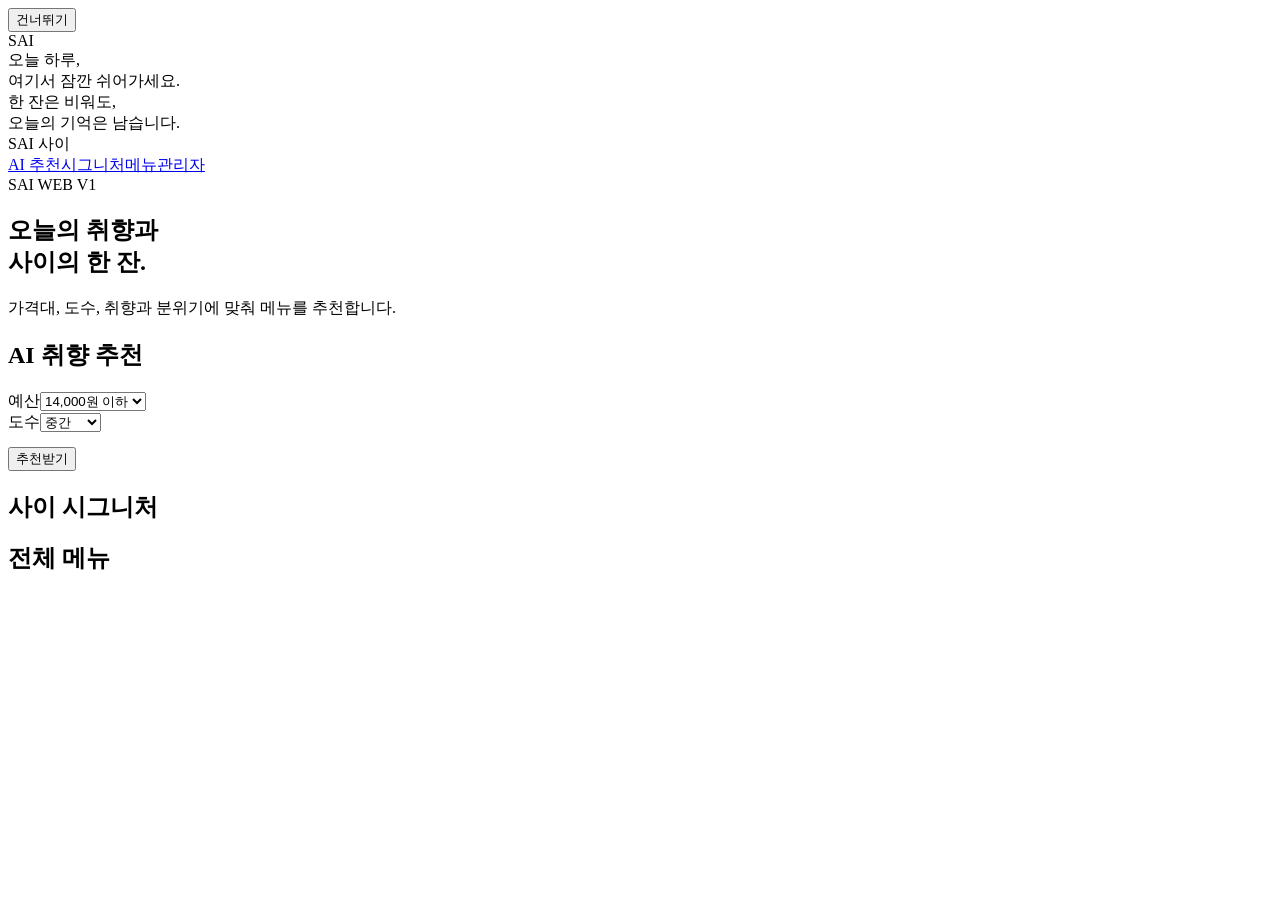
==== index.html @ b228ee44 "Add files via upload" ====
<!doctype html><html lang="ko"><head><meta charset="utf-8"><meta name="viewport" content="width=device-width,initial-scale=1"><title>SAI 사이</title><link rel="stylesheet" href="css/style.css"></head><body>
<div id="splash"><div class="glow"></div><button id="skip">건너뛰기</button><div><div class="brand">SAI</div><div class="line l1">오늘 하루,<br>여기서 잠깐 쉬어가세요.</div><div class="line l2">한 잔은 비워도,<br>오늘의 기억은 남습니다.</div></div></div>
<header><div class="container"><nav><div class="logo">SAI 사이</div><div class="navlinks"><a href="#ai">AI 추천</a><a href="#sig">시그니처</a><a href="#menu">메뉴</a><a href="admin.html">관리자</a></div></nav></div></header>
<main><section class="hero"><div class="container"><div class="kicker">SAI WEB V1</div><h1>오늘의 취향과<br>사이의 한 잔.</h1><p>가격대, 도수, 취향과 분위기에 맞춰 메뉴를 추천합니다.</p></div></section>
<section id="ai" class="section"><div class="container"><h2>AI 취향 추천</h2><div class="card full"><div class="formgrid"><div><label>예산</label><select id="budget"><option value="12000">12,000원 이하</option><option value="14000" selected>14,000원 이하</option><option value="999999">무관</option></select></div><div><label>도수</label><select id="str"><option value="low">가볍게</option><option value="mid" selected>중간</option><option value="high">강하게</option><option value="none">논알콜</option></select></div></div><button class="btn primary" id="go" style="margin-top:14px">추천받기</button><div id="result"></div></div></div></section>
<section id="sig" class="section"><div class="container"><h2>사이 시그니처</h2><div id="siggrid" class="grid"></div></div></section>
<section id="menu" class="section"><div class="container"><h2>전체 메뉴</h2><div id="filters" class="filters"></div><div id="menugrid" class="grid"></div></div></section></main>
<script src="js/app.js"></script><script>splash();loadData().then(d=>{cards(d.signatures,d,siggrid);const cs=["전체",...new Set(d.menu.map(x=>x.category))];filters.innerHTML=cs.map((c,i)=>`<button class="${i?'':'active'}" data-c="${c}">${c}</button>`).join("");const draw=c=>cards(c==="전체"?d.menu:d.menu.filter(x=>x.category===c),d,menugrid);draw("전체");filters.onclick=e=>{if(e.target.tagName!="BUTTON")return;[...filters.children].forEach(x=>x.classList.remove("active"));e.target.classList.add("active");draw(e.target.dataset.c)};go.onclick=()=>{let list=items(d).filter(x=>x.price<=+budget.value);list=list.map(x=>{let r=x.score||70,a=x.abv||"";if(str.value==="none"&&(a.includes("논알콜")||x.category.includes("논알콜")))r+=30;if(str.value==="low"&&(a.includes("가벼")||a.includes("6~8")))r+=15;if(str.value==="high"&&(a.includes("높")||a.includes("30")||a.includes("50")||a.includes("60")))r+=18;return {...x,r}}).sort((a,b)=>b.r-a.r).slice(0,3);result.innerHTML='<h3>오늘의 추천</h3><div class="grid">'+list.map(x=>`<div class="card"><div class="kicker">${x.category}</div><h3>${x.name}</h3><p>${x.oneLine}</p><b>${won(x.price)}</b></div>`).join("")+"</div>"}});</script></body></html>
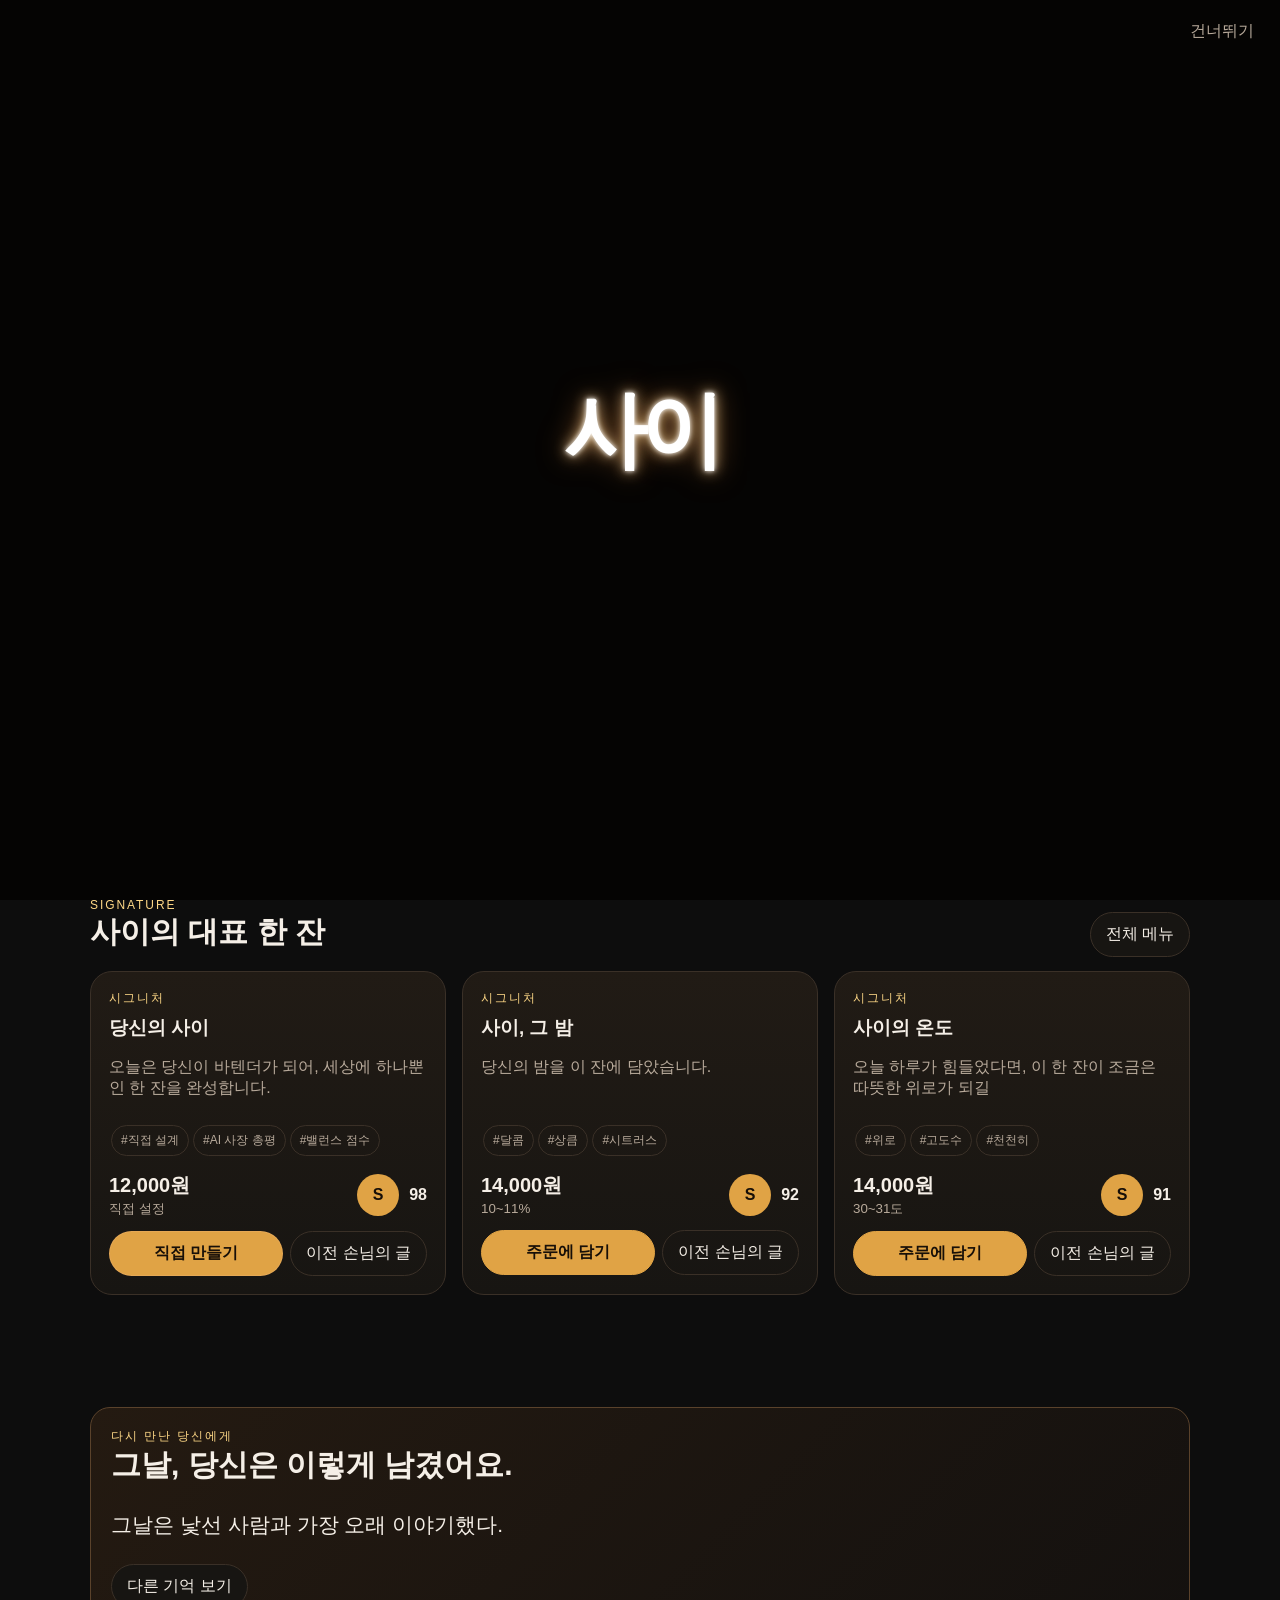
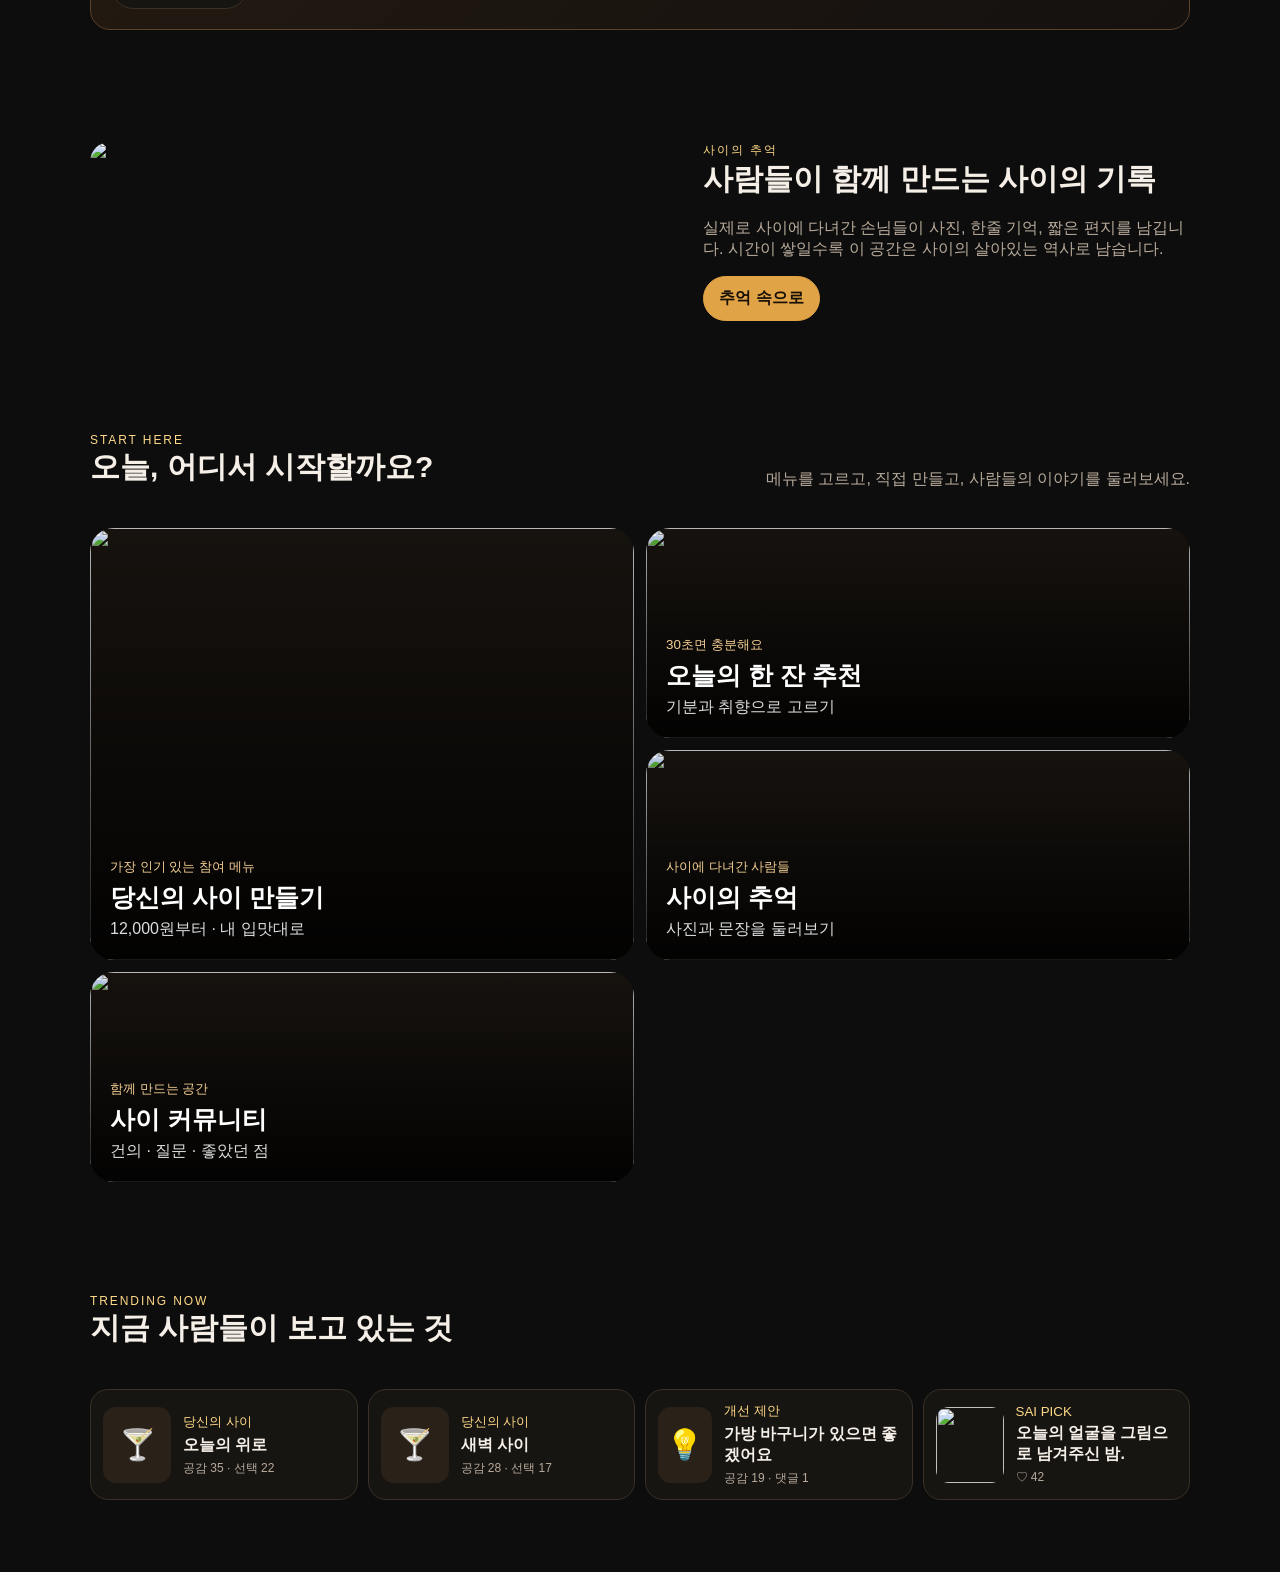
==== commit 05583b0d: "Add files via upload" ====
--- a/index.html
+++ b/index.html
@@ -1,8 +1,240 @@
-<!doctype html><html lang="ko"><head><meta charset="utf-8"><meta name="viewport" content="width=device-width,initial-scale=1"><title>SAI 사이</title><link rel="stylesheet" href="css/style.css"></head><body>
-<div id="splash"><div class="glow"></div><button id="skip">건너뛰기</button><div><div class="brand">SAI</div><div class="line l1">오늘 하루,<br>여기서 잠깐 쉬어가세요.</div><div class="line l2">한 잔은 비워도,<br>오늘의 기억은 남습니다.</div></div></div>
-<header><div class="container"><nav><div class="logo">SAI 사이</div><div class="navlinks"><a href="#ai">AI 추천</a><a href="#sig">시그니처</a><a href="#menu">메뉴</a><a href="admin.html">관리자</a></div></nav></div></header>
-<main><section class="hero"><div class="container"><div class="kicker">SAI WEB V1</div><h1>오늘의 취향과<br>사이의 한 잔.</h1><p>가격대, 도수, 취향과 분위기에 맞춰 메뉴를 추천합니다.</p></div></section>
-<section id="ai" class="section"><div class="container"><h2>AI 취향 추천</h2><div class="card full"><div class="formgrid"><div><label>예산</label><select id="budget"><option value="12000">12,000원 이하</option><option value="14000" selected>14,000원 이하</option><option value="999999">무관</option></select></div><div><label>도수</label><select id="str"><option value="low">가볍게</option><option value="mid" selected>중간</option><option value="high">강하게</option><option value="none">논알콜</option></select></div></div><button class="btn primary" id="go" style="margin-top:14px">추천받기</button><div id="result"></div></div></div></section>
-<section id="sig" class="section"><div class="container"><h2>사이 시그니처</h2><div id="siggrid" class="grid"></div></div></section>
-<section id="menu" class="section"><div class="container"><h2>전체 메뉴</h2><div id="filters" class="filters"></div><div id="menugrid" class="grid"></div></div></section></main>
-<script src="js/app.js"></script><script>splash();loadData().then(d=>{cards(d.signatures,d,siggrid);const cs=["전체",...new Set(d.menu.map(x=>x.category))];filters.innerHTML=cs.map((c,i)=>`<button class="${i?'':'active'}" data-c="${c}">${c}</button>`).join("");const draw=c=>cards(c==="전체"?d.menu:d.menu.filter(x=>x.category===c),d,menugrid);draw("전체");filters.onclick=e=>{if(e.target.tagName!="BUTTON")return;[...filters.children].forEach(x=>x.classList.remove("active"));e.target.classList.add("active");draw(e.target.dataset.c)};go.onclick=()=>{let list=items(d).filter(x=>x.price<=+budget.value);list=list.map(x=>{let r=x.score||70,a=x.abv||"";if(str.value==="none"&&(a.includes("논알콜")||x.category.includes("논알콜")))r+=30;if(str.value==="low"&&(a.includes("가벼")||a.includes("6~8")))r+=15;if(str.value==="high"&&(a.includes("높")||a.includes("30")||a.includes("50")||a.includes("60")))r+=18;return {...x,r}}).sort((a,b)=>b.r-a.r).slice(0,3);result.innerHTML='<h3>오늘의 추천</h3><div class="grid">'+list.map(x=>`<div class="card"><div class="kicker">${x.category}</div><h3>${x.name}</h3><p>${x.oneLine}</p><b>${won(x.price)}</b></div>`).join("")+"</div>"}});</script></body></html>+<!doctype html><html lang="ko"><head><meta charset="utf-8"><meta name="viewport" content="width=device-width,initial-scale=1,viewport-fit=cover"><title>사이 | 오늘 하루, 여기서 잠깐 쉬어가세요</title><link rel="stylesheet" href="style.css"></head><body>
+<div id="splash"><div class="splash-glow"></div><button class="skip" id="skip">건너뛰기</button><div class="splash-content"><div class="neon-logo splash-word">사이</div><div class="splash-line splash-one">오늘 하루,<br>여기서 잠깐 쉬어가세요.</div><div class="splash-line splash-two">한 잔은 비워도,<br>오늘의 기억은 남습니다.</div></div></div>
+<header><div class="container"><nav><button id="menuToggle" class="menu-toggle" aria-label="전체 메뉴">☰</button><div class="brand-mini"><div class="neon-logo mini-word">사이</div><span id="tableBadge" class="table-badge hidden"></span></div><div class="navbuttons"><button data-tab="home" class="active">홈</button><button data-tab="recommend">AI 추천</button><button data-tab="menu">메뉴</button><button data-tab="your">당신의 사이</button><button data-tab="memories">사이의 추억</button></div><button id="cartOpen" class="cart-open" aria-label="장바구니">주문 <span id="cartCount">0</span></button></nav></div></header><div id="sideDrawer" class="side-drawer"><div class="drawer-head"><div class="neon-logo drawer-logo">사이</div><button id="drawerClose" class="drawer-close">×</button></div><button data-tab="home">홈</button><button data-tab="menu">전체 메뉴</button><button data-tab="your">당신의 사이</button><button data-tab="recommend">AI 추천</button><button data-tab="memories">사이의 추억</button><button data-tab="community">커뮤니티</button><button data-tab="about">사이 안내</button></div><div id="drawerDim" class="drawer-dim"></div>
+<main>
+<section id="page-home" class="page">
+ <div class="hero"><div class="container hero-inner"><div class="neon-logo main-word">사이</div><div class="eyebrow">SUWON · INGYE-DONG</div><h1 class="title">한 잔보다 오래 남는<br>사람과 기억의 공간.</h1><p class="muted">사이는 술을 고르는 순간부터 다음 사람에게 건네는 한 문장까지, 오늘의 기억을 이어갑니다.</p><div class="hero-actions"><button class="btn primary" data-tab="menu">바로 주문하기</button><button class="btn" data-tab="recommend">오늘의 한 잔 추천</button><button class="btn" data-tab="memories">사이의 추억 보기</button></div></div></div>
+ <div class="container feature-strip"><div class="grid"><article class="card"><div class="eyebrow">AI CURATION</div><h3>사장님처럼 골라주는 추천</h3><p class="muted">가격, 도수, 취향과 오늘의 마음을 함께 봅니다.</p></article><article class="card"><div class="eyebrow">MESSAGE CHAIN</div><h3>이 술을 마신 이전 사람의 글</h3><p class="muted">같은 술을 주문한 사람들의 문장이 이어집니다.</p></article><article class="card"><div class="eyebrow">MEMORY</div><h3>재방문한 당신에게</h3><p class="muted">그날 남겼던 말 중 하나를 다시 건넵니다.</p></article></div></div>
+ <section class="section"><div class="container"><div class="row between"><div><div class="eyebrow">SIGNATURE</div><h2>사이의 대표 한 잔</h2></div><button class="btn" data-tab="menu">전체 메뉴</button></div><div id="featured" class="grid"></div></div></section>
+ <section class="section"><div class="container"><div class="old-memory"><div class="eyebrow">다시 만난 당신에게</div><h2>그날, 당신은 이렇게 남겼어요.</h2><p id="oldMemoryText" style="font-size:21px;line-height:1.7"></p><button class="btn" onclick="showOldMemory()">다른 기억 보기</button></div></div></section>
+ <section class="section"><div class="container"><div class="memory-detail"><img src="memory-7.jpg"><div><div class="eyebrow">사이의 추억</div><h2>사람들이 함께 만드는 사이의 기록</h2><p class="muted">실제로 사이에 다녀간 손님들이 사진, 한줄 기억, 짧은 편지를 남깁니다. 시간이 쌓일수록 이 공간은 사이의 살아있는 역사로 남습니다.</p><button class="btn primary" data-tab="memories">추억 속으로</button></div></div></div></section>
+
+<section class="home-hub section">
+  <div class="container">
+    <div class="section-heading">
+      <div><div class="eyebrow">START HERE</div><h2>오늘, 어디서 시작할까요?</h2></div>
+      <p class="muted">메뉴를 고르고, 직접 만들고, 사람들의 이야기를 둘러보세요.</p>
+    </div>
+    <div class="home-action-grid">
+      <button class="home-action featured-action" data-tab="your">
+        <img src="memory-6.jpg" alt="">
+        <span class="home-action-shade"></span>
+        <span class="home-action-copy"><small>가장 인기 있는 참여 메뉴</small><strong>당신의 사이 만들기</strong><em>12,000원부터 · 내 입맛대로</em></span>
+      </button>
+      <button class="home-action" data-tab="recommend">
+        <img src="memory-5.jpg" alt="">
+        <span class="home-action-shade"></span>
+        <span class="home-action-copy"><small>30초면 충분해요</small><strong>오늘의 한 잔 추천</strong><em>기분과 취향으로 고르기</em></span>
+      </button>
+      <button class="home-action" data-tab="memories">
+        <img src="memory-7.jpg" alt="">
+        <span class="home-action-shade"></span>
+        <span class="home-action-copy"><small>사이에 다녀간 사람들</small><strong>사이의 추억</strong><em>사진과 문장을 둘러보기</em></span>
+      </button>
+      <button class="home-action" data-tab="community">
+        <img src="memory-1.jpg" alt="">
+        <span class="home-action-shade"></span>
+        <span class="home-action-copy"><small>함께 만드는 공간</small><strong>사이 커뮤니티</strong><em>건의 · 질문 · 좋았던 점</em></span>
+      </button>
+    </div>
+  </div>
+</section>
+<section class="home-social-proof section">
+  <div class="container">
+    <div class="section-heading">
+      <div><div class="eyebrow">TRENDING NOW</div><h2>지금 사람들이 보고 있는 것</h2></div>
+    </div>
+    <div id="homeTrending" class="trending-row"></div>
+  </div>
+</section>
+</section>
+<section id="page-recommend" class="page hidden section"><div class="container"><div class="eyebrow">AI RECOMMENDATION</div><h1 class="title">오늘의 마음을<br>한 잔으로 고르면.</h1><div class="card full"><div class="formgrid"><div><label>가격대</label><select name="budget"><option value="12000">12,000원 이하</option><option value="14000" selected>14,000원 이하</option><option value="999999">가격 무관</option></select></div><div><label>도수</label><select name="strength"><option value="low">가볍게</option><option value="mid" selected>중간</option><option value="high">강하게</option><option value="none">논알콜</option></select></div><div><label>좋아하는 맛</label><select name="taste"><option>달콤</option><option>상큼</option><option>쌉쌀</option><option>향</option><option>피트</option></select></div><div><label>오늘의 마음</label><select name="mood"><option>첫 잔</option><option>위로</option><option>대화</option><option>도전</option><option>마지막 잔</option></select></div></div><button class="btn primary" id="recommendBtn" style="margin-top:14px">사이의 추천 받기</button><div id="recommendResult" style="margin-top:20px"></div></div></div></section>
+<section id="page-menu" class="page hidden section">
+<div class="container">
+  <div class="eyebrow">MENU</div>
+  <h1 class="title">당신의 오늘에 맞는 한 잔.</h1>
+  <div class="menu-toolbar">
+    <div class="menu-search-wrap"><span>⌕</span><input id="menuSearch" type="search" placeholder="메뉴 이름이나 맛으로 검색"></div>
+    <button class="btn menu-random" id="menuRandom">오늘의 랜덤 한 잔</button>
+  </div>
+  <div class="menu-mood-row">
+    <button data-menu-mood="달콤">달콤하게</button><button data-menu-mood="상큼">상큼하게</button>
+    <button data-menu-mood="가벼움">가볍게</button><button data-menu-mood="고도수">강하게</button>
+    <button data-menu-mood="피트">스모키하게</button><button data-menu-mood="논알콜">술 없이</button>
+  </div>
+  <div id="menuSpotlight" class="menu-spotlight"></div>
+  <div id="filters" class="filters"></div>
+  <div id="menuGrid" class="grid"></div>
+</div></section>
+<section id="page-your" class="page hidden section">
+<div class="container">
+  <div class="eyebrow">YOUR SAI · CUSTOM COCKTAIL</div>
+  <h1 class="title">당신이 바텐더가 되어<br>완성하는 한 잔.</h1>
+  <p class="muted intro-copy">이 세상에서 나를 가장 잘 아는 사람은 바로 나. 오늘은 당신이 바텐더가 되어, 당신만의 한 잔을 만들어보세요. 가장 많은 선택을 받은 레시피는 사이의 정식 메뉴가 될 수도 있습니다.</p>
+
+  <div class="guide-box">
+    <div class="eyebrow">🍸 선택 가이드</div>
+    <strong>더 맛있는 칵테일을 위한 추천 기준입니다.</strong>
+    <p>기주의 기본 포함량은 <b>총 2oz</b>입니다. 2oz가 되면 리큐르 단계로 안내합니다.</p>
+    <p>리큐르는 <b>총 2oz까지 기본 가격에 포함</b>되며 추가금 계산에서 제외됩니다.</p>
+    <p>각 술은 개별적으로 최대 <b>2oz</b>까지 선택할 수 있으며, 다른 술은 계속 추가할 수 있습니다.</p>
+    <p>음료의 양은 모든 기주와 리큐르를 넣은 후, 선택한 잔의 남은 양을 자동으로 채워드립니다.</p>
+  </div>
+
+  <div class="custom-quick-start">
+    <div class="row between"><div><div class="eyebrow">QUICK START</div><strong>고민된다면 추천 조합으로 시작하세요.</strong></div><span class="pill">나중에 전부 수정 가능</span></div>
+    <div class="preset-scroll">
+      <button class="preset-card" data-preset="fresh"><span>🍋</span><strong>상큼·청량</strong><small>보드카 + 시트러스</small></button>
+      <button class="preset-card" data-preset="sweet"><span>🍑</span><strong>달콤·과일</strong><small>럼 + 복숭아</small></button>
+      <button class="preset-card" data-preset="dry"><span>🌿</span><strong>드라이·향긋</strong><small>진 + 토닉</small></button>
+      <button class="preset-card" data-preset="bold"><span>🔥</span><strong>강렬·도전</strong><small>론디아즈 중심</small></button>
+      <button class="preset-card" id="surprisePreset"><span>✨</span><strong>AI 사장 랜덤</strong><small>맛은 안전하게</small></button>
+    </div>
+  </div>
+  <div class="mobile-custom-status" id="mobileCustomStatus"><span>기주부터 선택해주세요</span><strong>12,000원</strong></div>
+  <div class="custom-builder">
+    <div class="builder-steps">
+      <button class="builder-step active" data-builder-step="1"><span>1</span>기주</button>
+      <button class="builder-step" data-builder-step="2"><span>2</span>리큐르</button>
+      <button class="builder-step" data-builder-step="3"><span>3</span>음료</button>
+      <button class="builder-step" data-builder-step="4"><span>4</span>맛</button>
+      <button class="builder-step" data-builder-step="5"><span>5</span>향</button>
+      <button class="builder-step" data-builder-step="6"><span>6</span>잔</button>
+      <button class="builder-step" data-builder-step="7"><span>7</span>얼음</button>
+      <button class="builder-step" data-builder-step="8"><span>8</span>가니쉬</button>
+      <button class="builder-step" data-builder-step="9"><span>9</span>완성</button>
+    </div>
+
+    <div class="grid">
+      <section class="card wide builder-panel">
+        <div class="builder-screen" data-screen="1"><div class="eyebrow">STEP 1</div><h2>기주를 골라주세요.</h2><p class="muted">여러 종류를 함께 선택할 수 있습니다. 각 술은 최대 2oz입니다.</p><div id="baseChoices" class="ingredient-list"></div></div>
+        <div class="builder-screen hidden" data-screen="2"><div class="eyebrow">STEP 2</div><h2>리큐르로 향과 개성을 더해보세요.</h2><p class="muted">복수 선택 가능 · 전체 1~2oz 권장</p><div id="liqueurChoices" class="ingredient-list"></div></div>
+        <div class="builder-screen hidden" data-screen="3"><div class="eyebrow">STEP 3</div><h2>어떤 음료로 채울까요?</h2><p class="muted">선택한 잔에서 술과 리큐르를 제외한 남은 용량을 자동으로 채웁니다.</p><div id="mixerChoices" class="choice-grid"></div></div>
+        <div class="builder-screen hidden" data-screen="4"><div class="eyebrow">STEP 4</div><h2>원하는 맛을 골라주세요.</h2><div id="flavorChoices" class="choice-grid multi"></div></div>
+        <div class="builder-screen hidden" data-screen="5"><div class="eyebrow">STEP 5</div><h2>마지막에 남았으면 하는 향은?</h2><div id="aromaChoices" class="choice-grid multi"></div></div>
+        <div class="builder-screen hidden" data-screen="6"><div class="eyebrow">STEP 6</div><h2>어떤 잔에 담을까요?</h2><div id="glassChoices" class="choice-grid"></div><div id="glassWarning" class="warning-box hidden"></div></div>
+        <div class="builder-screen hidden" data-screen="7"><div class="eyebrow">STEP 7</div><h2>얼음을 선택해주세요.</h2><div id="iceChoices" class="choice-grid"></div></div>
+        <div class="builder-screen hidden" data-screen="8"><div class="eyebrow">STEP 8</div><h2>가니쉬를 골라주세요.</h2><div id="garnishChoices" class="choice-grid"></div></div>
+        <div class="builder-screen hidden" data-screen="9">
+          <div class="eyebrow">STEP 9</div><h2>당신의 사이를 완성해주세요.</h2>
+          <label>칵테일 이름</label><input id="customName" placeholder="예: 새벽 4시">
+          <label>이 한 잔에 담긴 이야기</label><textarea id="customStory" rows="4" placeholder="오늘 어떤 마음으로 이 잔을 만들었나요?"></textarea>
+          <div class="notice">완성된 레시피는 공유할 수 있으며, 인기 레시피는 정식 메뉴 후보가 될 수 있습니다.</div>
+        </div>
+        <div class="row between builder-nav"><button class="btn" id="builderPrev">이전</button><button class="btn primary" id="builderNext">다음</button></div>
+      </section>
+
+      <aside class="card wide custom-summary">
+        <div class="eyebrow">LIVE RESULT</div><h2 id="customPreviewName">당신의 사이</h2>
+        <div class="summary-orb"><div id="orbCore"></div></div>
+        <div class="balance-card"><div class="row between"><strong>🍸 밸런스 점수</strong><strong id="balanceScore">0 / 100</strong></div><div class="balance-track"><i id="balanceBar"></i></div><p id="balanceLabel" class="muted">재료를 선택하면 분석을 시작합니다.</p></div>
+        <dl class="summary-list">
+          <div><dt>기주</dt><dd id="summaryBase">선택 전</dd></div><div><dt>리큐르</dt><dd id="summaryLiqueur">선택 전</dd></div><div><dt>음료</dt><dd id="summaryMixer">선택 전</dd></div><div><dt>예상 도수</dt><dd id="summaryAbv">-</dd></div><div><dt>예상 맛</dt><dd id="summaryFlavor">-</dd></div><div><dt>예상 색</dt><dd id="summaryColor">-</dd></div><div><dt>추천 잔</dt><dd id="summaryGlass">-</dd></div><div><dt>예상 가격</dt><dd id="summaryPrice">12,000원</dd></div>
+        </dl>
+        <div class="ai-review"><div class="eyebrow">👨‍🍳 AI 사장 총평</div><p id="aiTasteReview">선택을 시작하면 맛과 균형을 알려드릴게요.</p></div>
+        <div class="owner-pick"><div class="eyebrow">사장님 추천</div><p id="ownerRecommendation">기주부터 골라보세요.</p><button class="btn" id="randomRecommend">사장님 추천 조합</button></div>
+        <button class="btn primary hidden" id="saveCustomSignature">이 레시피를 저장하고 공유하기</button>
+      </aside>
+    </div>
+  </div>
+  <section class="section" style="padding-bottom:0"><div class="row between"><div><div class="eyebrow">COMMUNITY RECIPES</div><h2>손님들의 당신의 사이</h2></div><span class="pill">이달의 칵테일 후보</span></div><div id="recipeRanking" class="grid"></div></section>
+</div></section>
+<section id="page-community" class="page hidden section">
+<div class="container">
+  <div class="community-hero">
+    <div><div class="eyebrow">SAI COMMUNITY</div><h1 class="title">함께 말할수록<br>더 좋아지는 사이.</h1>
+    <p class="muted">추가됐으면 하는 술, 궁금한 점, 좋았던 순간까지. 사장과 손님이 함께 읽고 답하는 공간입니다.</p></div>
+    <button class="btn primary" id="communityWriteOpen">＋ 이야기 남기기</button>
+  </div>
+  <div class="community-highlights" id="communityHighlights"></div>
+  <div class="community-controls">
+    <div class="community-tabs" id="communityTabs"></div>
+    <select id="communitySort" aria-label="정렬"><option value="recent">최신순</option><option value="popular">공감순</option><option value="comments">댓글순</option></select>
+  </div>
+  <div class="community-layout">
+    <div id="communityList" class="community-list"></div>
+    <aside class="community-side">
+      <div class="card"><div class="eyebrow">COMMUNITY GUIDE</div><h3>이런 이야기를 기다려요</h3>
+        <p class="muted">“이 위스키도 마셔보고 싶어요”<br>“이 메뉴가 좋았어요”<br>“이 부분은 조금 불편했어요”</p>
+        <button class="btn primary" id="communitySideWrite">글 남기기</button>
+      </div>
+      <div class="card"><div class="eyebrow">SAI RESPONSE</div><h3>사장이 직접 읽고 답해요</h3><p class="muted">반영된 의견에는 ‘반영 완료’ 배지가 붙습니다.</p></div>
+    </aside>
+  </div>
+</div>
+<div id="communityComposer" class="composer-sheet hidden">
+  <div class="composer-dim" data-close-composer></div>
+  <div class="composer-panel">
+    <div class="row between"><div><div class="eyebrow">NEW STORY</div><h2>사이에 이야기 남기기</h2></div><button class="icon-close" data-close-composer>×</button></div>
+    <div class="formgrid"><div><label>카테고리</label><select id="communityCategory"><option>추가됐으면 하는 위스키</option><option>추가됐으면 하는 칵테일</option><option>불편했던 점</option><option>개선 제안</option><option>궁금한 점</option><option>좋았던 점</option><option>자유 이야기</option></select></div><div><label>닉네임</label><input id="communityAuthor" placeholder="익명 가능"></div></div>
+    <label>제목</label><input id="communityTitle" placeholder="한눈에 알 수 있는 제목">
+    <label>사진 <span class="muted">(선택)</span></label><input id="communityImage" type="file" accept="image/*">
+    <div id="communityImagePreview" class="upload-preview hidden"></div>
+    <label>내용</label><textarea id="communityContent" rows="5" placeholder="사이와 손님들에게 전하고 싶은 이야기를 적어주세요."></textarea>
+    <button class="btn primary full-button" id="communitySubmit">게시하기</button>
+  </div>
+</div>
+</section><section id="page-about" class="page hidden section"><div class="container"><div class="eyebrow">ABOUT SAI</div><h1 class="title">오늘 하루,<br>여기서 잠깐 쉬어가세요.</h1><div class="card full"><p>수원 인계동의 대화 중심 혼술바 사이입니다.</p><p class="muted">푸드는 8~9월부터 다시 운영 예정입니다.</p></div></div></section><section id="page-memories" class="page hidden section">
+<div class="container">
+  <div class="memory-page-head">
+    <div><div class="eyebrow">SAI MEMORIES</div><h1 class="title">사이의 추억.</h1><p class="muted">사진 한 장과 짧은 문장이 쌓여, 사이의 밤이 됩니다.</p></div>
+    <button class="btn primary" id="memoryWriteOpen">＋ 오늘의 기억 남기기</button>
+  </div>
+  <div class="memory-feature" id="memoryFeature"></div>
+  <div class="memory-controls">
+    <div class="segmented"><button class="active" data-memory-view="feed">피드</button><button data-memory-view="grid">모아보기</button></div>
+    <div class="memory-tag-scroll" id="memoryTagFilters"></div>
+  </div>
+  <div id="memoryFeed" class="feed memory-feed"></div>
+</div>
+<div id="memoryComposer" class="composer-sheet hidden">
+  <div class="composer-dim" data-close-memory></div>
+  <div class="composer-panel">
+    <div class="row between"><div><div class="eyebrow">NEW MEMORY</div><h2>오늘의 기억 남기기</h2></div><button class="icon-close" data-close-memory>×</button></div>
+    <div class="visit-verify-card"><button class="btn" id="verifyVisit">매장 QR 방문 인증</button><span id="verifyState" class="muted">실제 방문한 손님만 업로드할 수 있어요.</span></div>
+    <label>사진</label><input id="memoryImage" type="file" accept="image/*">
+    <div id="memoryImagePreview" class="upload-preview hidden"></div>
+    <label>이름</label><input id="memoryAuthor" placeholder="익명 가능">
+    <label>오늘 어떤 기억이 남았나요?</label><textarea id="memoryText" rows="4" placeholder="짧은 한 문장도 좋아요."></textarea>
+    <label>해시태그 <span class="muted">(쉼표로 구분)</span></label><input id="memoryTags" placeholder="예: 혼술, 새벽, 첫방문">
+    <button class="btn primary full-button" id="memoryUpload" disabled>사이의 추억에 올리기</button>
+  </div>
+</div>
+</section>
+</main>
+
+<div id="cartSheet" class="order-sheet hidden">
+  <div class="order-sheet-dim" data-close-cart></div>
+  <section class="order-sheet-panel">
+    <div class="row between">
+      <div><div class="eyebrow">TABLE ORDER</div><h2>주문 확인</h2></div>
+      <button class="icon-close" data-close-cart>×</button>
+    </div>
+    <div id="cartTableNotice" class="table-order-notice"></div>
+    <div id="cartItems" class="cart-items"></div>
+    <label>요청사항 <span class="muted">(선택)</span></label>
+    <textarea id="orderNote" rows="3" maxlength="200" placeholder="예: 얼음 적게, 천천히 준비해주세요"></textarea>
+    <div class="order-total"><span>총 주문 금액</span><strong id="cartTotal">0원</strong></div>
+    <button id="submitOrder" class="btn primary full-button">주문 보내기</button>
+    <p class="order-help">주문을 누르면 매장 직원 주문판에 즉시 표시됩니다.</p>
+  </section>
+</div>
+
+<div id="orderSuccess" class="order-success hidden">
+  <div class="order-success-card">
+    <div class="order-success-icon">✓</div>
+    <div class="eyebrow">ORDER RECEIVED</div>
+    <h2>주문을 보냈습니다.</h2>
+    <p id="orderSuccessText"></p>
+    <div id="orderStatusBadge" class="order-status-badge">주문 접수 대기</div>
+    <button id="orderSuccessClose" class="btn primary">메뉴로 돌아가기</button>
+  </div>
+</div>
+
+<div id="orderSetupWarning" class="setup-warning hidden">
+  <strong>주문 서버 연결 전</strong>
+  <span>현재는 이 기기에서만 확인되는 테스트 모드입니다.</span>
+</div>
+
+<div id="messageModal" class="hidden" style="position:fixed;inset:0;z-index:100;background:rgba(0,0,0,.8);display:grid;place-items:center;padding:18px"><div class="card full" style="max-width:580px;width:100%"><div class="row between"><div><div class="eyebrow">MESSAGE CHAIN</div><h2 id="chainDrink"></h2></div><button class="btn" id="closeModal">닫기</button></div><p class="muted">직전에 이 술을 주문한 사람이 남긴 글귀입니다.</p><div class="message-box" id="previousMessage"></div><input type="hidden" id="chainDrinkId"><label>다음에 이 술을 주문할 사람에게</label><textarea id="nextMessage" rows="4" placeholder="오늘의 마음이나 짧은 문장을 남겨보세요."></textarea><button class="btn primary" id="saveNextMessage">다음 사람에게 남기기</button></div></div>
+<script src="https://cdn.jsdelivr.net/npm/@supabase/supabase-js@2"></script><script src="supabase-config.js"></script><script src="app.js"></script></body></html>
--- a/style.css
+++ b/style.css
@@ -0,0 +1,70 @@
+
+:root{--bg:#0d0d0d;--panel:#171512;--panel2:#211b15;--text:#f5efe7;--muted:#b8aa9b;--gold:#e0a345;--light:#ffd987;--line:#3a3027;--danger:#e77b70;--ok:#8fb78c}
+*{box-sizing:border-box}html{scroll-behavior:smooth}body{margin:0;background:var(--bg);color:var(--text);font-family:-apple-system,BlinkMacSystemFont,"Pretendard","Noto Sans KR",sans-serif}button,input,select,textarea{font:inherit}button{cursor:pointer}img{max-width:100%;display:block}a{color:inherit;text-decoration:none}
+.container{width:min(1100px,92vw);margin:auto}.hidden{display:none!important}.muted{color:var(--muted)}.eyebrow{color:var(--light);font-size:12px;letter-spacing:.16em;text-transform:uppercase}.title{font-size:clamp(34px,8vw,70px);line-height:1.08;margin:8px 0 14px}.section{padding:40px 0 72px}.section h2{font-size:30px;margin:0 0 18px}.grid{display:grid;grid-template-columns:repeat(12,1fr);gap:16px}.card{grid-column:span 4;background:linear-gradient(180deg,var(--panel2),var(--panel));border:1px solid var(--line);border-radius:22px;padding:18px;overflow:hidden}.card.wide{grid-column:span 6}.card.full{grid-column:1/-1}.btn{border:1px solid var(--line);background:var(--panel);color:var(--text);border-radius:999px;padding:11px 15px}.btn.primary{background:var(--gold);border-color:var(--gold);color:#170f08;font-weight:800}.btn.ghost{background:transparent}.pill{display:inline-flex;border:1px solid var(--line);border-radius:999px;padding:6px 9px;color:var(--muted);font-size:12px;margin:2px}.price{font-weight:900;font-size:20px}.row{display:flex;align-items:center;gap:10px;flex-wrap:wrap}.between{justify-content:space-between}.stack{display:grid;gap:12px}
+header{position:sticky;top:0;z-index:40;background:rgba(13,13,13,.88);backdrop-filter:blur(14px);border-bottom:1px solid var(--line)}nav{height:62px;display:flex;align-items:center;justify-content:space-between}.brand-mini{display:flex;align-items:center;gap:10px;font-weight:900}.brand-mini img{width:52px;height:32px;object-fit:contain;background:#fff;border-radius:7px;padding:3px}.navbuttons{display:flex;gap:7px;overflow-x:auto}.navbuttons button{white-space:nowrap;border:0;background:transparent;color:var(--muted);padding:9px}.navbuttons button.active{color:var(--light)}
+.hero{min-height:72vh;display:grid;align-items:end;background:linear-gradient(180deg,rgba(0,0,0,.15),rgba(0,0,0,.9)),url('memory-5.jpg') center/cover}.hero-inner{padding:80px 0 54px}.hero-actions{display:flex;gap:10px;flex-wrap:wrap}.logo-main{width:min(330px,80vw);background:rgba(255,255,255,.93);padding:10px;border-radius:14px;margin-bottom:22px}
+.feature-strip{margin-top:-26px;position:relative;z-index:2}.feature-strip .card{min-height:150px}
+.menu-card h3{margin:8px 0}.menu-card p{color:var(--muted);min-height:50px}.score{font-size:28px;font-weight:900}.grade{display:inline-grid;place-items:center;width:42px;height:42px;border-radius:50%;background:var(--gold);color:#170f08;font-weight:900}
+.filters{display:flex;gap:7px;overflow-x:auto;margin-bottom:16px;padding-bottom:5px}.filters button{white-space:nowrap}
+.formgrid{display:grid;grid-template-columns:repeat(2,1fr);gap:12px}label{display:block;color:var(--muted);font-size:13px;margin:6px 0}input,select,textarea{width:100%;color:var(--text);background:#100e0c;border:1px solid var(--line);border-radius:12px;padding:12px}textarea{resize:vertical}
+.memory-grid{display:grid;grid-template-columns:repeat(3,1fr);gap:4px}.memory-tile{aspect-ratio:1;position:relative;overflow:hidden;background:#222}.memory-tile img{width:100%;height:100%;object-fit:cover}.memory-overlay{position:absolute;inset:auto 0 0;padding:36px 10px 10px;background:linear-gradient(transparent,rgba(0,0,0,.88));font-size:12px}.memory-detail{display:grid;grid-template-columns:1.1fr .9fr;gap:18px}.memory-detail img{width:100%;max-height:560px;object-fit:cover;border-radius:20px}
+.feed{display:grid;gap:18px}.feed-post{background:var(--panel);border:1px solid var(--line);border-radius:20px;overflow:hidden}.feed-post img{width:100%;max-height:560px;object-fit:cover}.feed-body{padding:16px}
+.message-box{border-left:3px solid var(--gold);padding:14px 16px;background:var(--panel);border-radius:8px}.old-memory{background:linear-gradient(135deg,#241a11,#14110f);border:1px solid #5a422b;padding:20px;border-radius:20px}
+.bottomnav{display:none}
+#splash{position:fixed;inset:0;z-index:999;background:#050403;display:grid;place-items:center;overflow:hidden}.splash-glow{position:absolute;width:85vw;height:85vw;border-radius:50%;background:radial-gradient(circle,rgba(224,163,69,.36),rgba(224,163,69,.06) 45%,transparent 70%);filter:blur(20px);opacity:0;animation:glow 5.4s ease forwards}.splash-content{text-align:center;position:relative}.splash-logo{width:min(520px,88vw);background:transparent;border-radius:0;padding:0;opacity:0;filter:brightness(.65) blur(.4px);animation:logoBreath 5.4s .25s ease-in-out forwards;will-change:opacity,filter,transform}.splash-line{position:absolute;left:50%;transform:translateX(-50%);width:90vw;font-size:clamp(19px,5vw,30px);line-height:1.6;opacity:0}.splash-one{animation:one 3.6s 1.1s forwards}.splash-two{animation:two 2.8s 3.3s forwards}.skip{position:absolute;top:20px;right:20px;background:none;color:var(--muted);border:0}
+@keyframes glow{0%{opacity:0;transform:scale(.65)}25%{opacity:1}82%{opacity:.85}100%{opacity:0;transform:scale(1.16)}}@keyframes logoBreath{
+0%{opacity:0;filter:brightness(.45) blur(1.2px);transform:scale(.985)}
+16%{opacity:.72;filter:brightness(.85) blur(.35px);transform:scale(1)}
+34%{opacity:1;filter:brightness(1.15) blur(0);transform:scale(1.012)}
+52%{opacity:.82;filter:brightness(.88) blur(.25px);transform:scale(1)}
+70%{opacity:1;filter:brightness(1.12) blur(0);transform:scale(1.01)}
+88%{opacity:.68;filter:brightness(.72) blur(.4px);transform:scale(.997)}
+100%{opacity:0;filter:brightness(.45) blur(1px);transform:scale(.985)}
+}@keyframes one{0%{opacity:0;transform:translate(-50%,16px)}18%,48%{opacity:1;transform:translate(-50%,0)}72%,100%{opacity:0;transform:translate(-50%,-15px)}}@keyframes two{0%{opacity:0;transform:translate(-50%,35px)}35%,72%{opacity:1;transform:translate(-50%,0)}100%{opacity:0}} 
+.admin-wrap{display:grid;grid-template-columns:230px 1fr;min-height:100vh}.admin-side{position:sticky;top:0;height:100vh;background:#111;border-right:1px solid var(--line);padding:20px}.admin-side button{width:100%;text-align:left;margin:4px 0;border:0;background:transparent;color:var(--muted);padding:11px}.admin-side button.active{color:var(--light);background:var(--panel);border-radius:10px}.admin-main{padding:28px}.stat{font-size:34px;font-weight:900}.notice{padding:14px;border-left:3px solid var(--gold);background:var(--panel);border-radius:8px}
+@media(max-width:800px){.card,.card.wide{grid-column:1/-1}.formgrid,.memory-detail{grid-template-columns:1fr}.memory-grid{grid-template-columns:repeat(3,1fr)}.navbuttons{display:none}.bottomnav{position:fixed;bottom:0;left:0;right:0;z-index:50;display:grid;grid-template-columns:repeat(5,1fr);background:rgba(15,14,13,.95);backdrop-filter:blur(14px);border-top:1px solid var(--line);padding:8px 4px calc(8px + env(safe-area-inset-bottom))}.bottomnav button{border:0;background:none;color:var(--muted);font-size:11px;padding:7px 2px}.bottomnav button.active{color:var(--light)}body{padding-bottom:74px}.admin-wrap{grid-template-columns:1fr}.admin-side{height:auto;position:static;display:flex;overflow-x:auto}.admin-side h2{display:none}.admin-side button{min-width:max-content}.admin-main{padding:18px}}
+
+.custom-builder{margin-top:28px}.builder-steps{display:grid;grid-template-columns:repeat(5,1fr);gap:8px;margin-bottom:16px}.builder-step{border:1px solid var(--line);background:var(--panel);color:var(--muted);border-radius:16px;padding:12px 8px}.builder-step span{display:inline-grid;place-items:center;width:26px;height:26px;border-radius:50%;background:#2b241d;margin-right:5px}.builder-step.active{color:#1a1007;background:var(--gold);border-color:var(--gold);font-weight:800}.builder-step.active span{background:rgba(255,255,255,.35)}
+.choice-grid{display:grid;grid-template-columns:repeat(2,1fr);gap:10px}.choice{border:1px solid var(--line);background:#100e0c;color:var(--text);border-radius:16px;padding:16px;text-align:left}.choice strong{display:block;font-size:17px;margin-bottom:4px}.choice small{color:var(--muted)}.choice.selected{border-color:var(--gold);box-shadow:0 0 0 1px var(--gold);background:#2b2116}.builder-nav{margin-top:22px}.custom-summary{position:sticky;top:82px;height:max-content}.summary-orb{height:180px;display:grid;place-items:center}.summary-orb>div{width:108px;height:108px;border-radius:50%;background:radial-gradient(circle at 35% 30%,#ffd987,#bd6e2d 55%,#3a1824);box-shadow:0 0 42px rgba(224,163,69,.4);transition:.5s}.summary-list{display:grid;gap:0;margin:0 0 16px}.summary-list div{display:flex;justify-content:space-between;border-bottom:1px solid var(--line);padding:11px 0}.summary-list dt{color:var(--muted)}.summary-list dd{margin:0;font-weight:800}.ai-review,.owner-pick{padding:14px;border:1px solid var(--line);border-radius:15px;margin-top:10px;background:#110f0d}.price-slider-value{display:flex;justify-content:space-between;margin:10px 0 18px}.price-slider-value strong{font-size:26px}
+@media(max-width:800px){.builder-steps{grid-template-columns:repeat(5,minmax(72px,1fr));overflow-x:auto}.builder-step{font-size:11px}.choice-grid{grid-template-columns:1fr}.custom-summary{position:static}}
+
+/* V2.3 custom cocktail builder */
+.intro-copy{max-width:780px;line-height:1.8}.guide-box{margin:22px 0;padding:18px;border:1px solid #684b2d;background:linear-gradient(135deg,#261b10,#14110e);border-radius:20px}.guide-box strong{display:block;margin:7px 0 12px}.guide-box p{margin:7px 0;color:var(--muted);line-height:1.55}.builder-steps{grid-template-columns:repeat(9,minmax(86px,1fr));overflow-x:auto;padding-bottom:5px}.ingredient-list{display:grid;gap:10px}.ingredient-row{display:flex;justify-content:space-between;align-items:center;gap:12px;padding:13px;border:1px solid var(--line);border-radius:16px;background:#100e0c}.ingredient-row strong,.ingredient-row small{display:block}.ingredient-row small{color:var(--muted);margin-top:4px}.oz-buttons{display:flex;gap:5px;flex-wrap:wrap;justify-content:flex-end}.oz-buttons button{border:1px solid var(--line);background:var(--panel);color:var(--muted);border-radius:999px;padding:7px 9px}.oz-buttons button.selected{background:var(--gold);color:#171008;border-color:var(--gold);font-weight:800}.choice-grid.multi .choice.selected{background:#2b2116}.warning-box{margin-top:14px;padding:13px;border:1px solid var(--danger);color:#ffd1cc;background:#281312;border-radius:14px}.balance-card{padding:14px;border:1px solid var(--line);border-radius:15px;margin-bottom:14px}.balance-track{height:8px;background:#2c251e;border-radius:999px;overflow:hidden;margin-top:12px}.balance-track i{display:block;height:100%;width:0;background:var(--gold);transition:.35s}.balance-card p{margin:9px 0 0}.summary-list dd{max-width:62%;text-align:right;line-height:1.4}.custom-summary .btn.primary{width:100%;margin-top:12px}
+@media(max-width:800px){.builder-steps{grid-template-columns:repeat(9,88px)}.ingredient-row{display:grid}.oz-buttons{justify-content:flex-start}.summary-list dd{max-width:58%;font-size:13px}}
+
+/* ===== V2.4 navigation, neon wordmark, compact UI ===== */
+.neon-logo{font-family:serif;font-weight:700;letter-spacing:-.08em;color:#fff;text-shadow:0 0 5px #fff,0 0 14px rgba(255,214,151,.9),0 0 30px rgba(255,150,63,.55);background:none!important;border:0!important;line-height:1}
+.splash-word{font-size:84px;margin-bottom:38px}.main-word{font-size:88px;margin-bottom:24px}.mini-word{font-size:34px}.drawer-logo{font-size:44px}
+.menu-toggle{border:0;background:transparent;color:var(--text);font-size:28px;padding:8px 10px;cursor:pointer}.brand-mini img,.logo-main,.splash-logo{display:none!important}.brand-mini span{display:none}
+.side-drawer{position:fixed;z-index:220;top:0;left:0;bottom:0;width:min(84vw,360px);padding:22px;background:rgba(18,13,15,.98);border-right:1px solid rgba(255,255,255,.12);transform:translateX(-105%);transition:.3s ease;display:flex;flex-direction:column;gap:4px}.side-drawer.open{transform:translateX(0)}.drawer-dim{position:fixed;inset:0;z-index:210;background:rgba(0,0,0,.72);opacity:0;pointer-events:none;transition:.3s}.drawer-dim.open{opacity:1;pointer-events:auto}.drawer-head{display:flex;align-items:center;justify-content:space-between;margin-bottom:22px}.drawer-close{background:none;border:0;color:#fff;font-size:38px}.side-drawer>button:not(.drawer-close){text-align:left;border:0;border-bottom:1px solid rgba(255,255,255,.08);background:none;color:#eee;padding:17px 8px;font-size:17px}.drawer-open{overflow:hidden}.bottomnav{display:none!important}
+.builder-steps{position:sticky;top:70px;z-index:10;display:flex;overflow-x:auto;gap:8px;padding:10px;background:rgba(14,10,12,.94);border-radius:16px}.builder-step{min-width:78px}.custom-builder>.grid{grid-template-columns:minmax(0,1fr)!important}.custom-summary{position:relative!important;top:auto!important}.ingredient-list{max-height:52vh;overflow:auto}.ingredient-row{padding:12px 0}.base-progress-hint{margin:12px 0 18px;padding:14px;border:1px solid rgba(255,196,120,.25);border-radius:14px;background:rgba(255,180,90,.06)}.base-progress{height:8px;border-radius:99px;background:rgba(255,255,255,.1);overflow:hidden;margin-top:10px}.base-progress i{display:block;height:100%;background:linear-gradient(90deg,#a8622d,#f3b56c)}.base-progress-hint p{margin:10px 0 0;color:#f2c48d}
+.whiskey-group{padding:0!important;overflow:hidden}.whiskey-head{width:100%;display:flex;justify-content:space-between;border:0;background:transparent;color:var(--text);padding:20px;font-size:18px}.whiskey-body{display:grid;grid-template-columns:repeat(auto-fit,minmax(240px,1fr));gap:14px;padding:0 18px 18px}.whiskey-body .menu-card{background:rgba(255,255,255,.035)}
+.community-tabs{display:flex;gap:8px;overflow-x:auto;padding-bottom:12px;margin-bottom:18px}.community-tabs .btn{white-space:nowrap}.community-write{margin-bottom:20px}.community-list{display:grid;gap:14px}.owner-reply{padding:14px;margin:14px 0;border-left:3px solid #d99a55;background:rgba(217,154,85,.08);border-radius:8px}.owner-reply p{margin:7px 0 0}.your-direct{cursor:pointer;border-color:rgba(235,173,104,.45)!important}
+@media(max-width:760px){header .navbuttons{display:none}.splash-word{font-size:66px}.main-word{font-size:68px}.builder-steps{top:58px}.ingredient-list{max-height:46vh}.custom-summary{margin-top:10px}.whiskey-body{grid-template-columns:1fr}.title{font-size:38px}}
+
+
+/* ===== V2.5 participation-first UX ===== */
+:root{--glass:rgba(31,25,21,.82);--soft-gold:rgba(224,163,69,.14)}
+body.sheet-open{overflow:hidden}
+.section-heading,.community-hero,.memory-page-head{display:flex;align-items:end;justify-content:space-between;gap:24px;margin-bottom:22px}
+.home-action-grid{display:grid;grid-template-columns:repeat(2,1fr);gap:12px}.home-action{position:relative;min-height:210px;border:0;border-radius:24px;overflow:hidden;text-align:left;color:white;padding:0;background:#17130f}.home-action.featured-action{grid-row:span 2;min-height:432px}.home-action img{position:absolute;inset:0;width:100%;height:100%;object-fit:cover;transition:.45s}.home-action:hover img{transform:scale(1.035)}.home-action-shade{position:absolute;inset:0;background:linear-gradient(180deg,rgba(0,0,0,.04),rgba(0,0,0,.88))}.home-action-copy{position:absolute;inset:auto 20px 20px;display:grid;gap:5px}.home-action-copy small{color:#f5cf95}.home-action-copy strong{font-size:25px}.home-action-copy em{font-style:normal;color:#ddd}
+.trending-row{display:grid;grid-template-columns:repeat(4,1fr);gap:10px}.trend-card{display:flex;align-items:center;gap:12px;min-height:105px;padding:12px;border:1px solid var(--line);border-radius:18px;background:var(--panel);color:var(--text);text-align:left}.trend-card img,.trend-emoji{width:68px;height:76px;object-fit:cover;border-radius:13px}.trend-emoji{display:grid;place-items:center;background:#2a2118;font-size:30px}.trend-card span:last-child{display:grid;gap:4px;min-width:0}.trend-card small{color:var(--light)}.trend-card strong{overflow:hidden;display:-webkit-box;-webkit-line-clamp:2;-webkit-box-orient:vertical}.trend-card em{font-style:normal;color:var(--muted);font-size:12px}
+.menu-toolbar{display:flex;gap:10px;margin:22px 0 10px}.menu-search-wrap{flex:1;display:flex;align-items:center;gap:8px;border:1px solid var(--line);border-radius:999px;background:#100e0c;padding:0 14px}.menu-search-wrap input{border:0;background:transparent;padding:13px 2px}.menu-search-wrap input:focus{outline:0}.menu-mood-row{display:flex;gap:7px;overflow-x:auto;padding:4px 0 16px}.menu-mood-row button{white-space:nowrap;border:1px solid var(--line);border-radius:999px;background:transparent;color:var(--muted);padding:9px 13px}.menu-mood-row button.active{background:var(--gold);border-color:var(--gold);color:#1a1007;font-weight:800}.menu-spotlight{min-height:190px;border:1px solid #604426;border-radius:24px;background:radial-gradient(circle at 85% 20%,rgba(236,170,82,.24),transparent 34%),linear-gradient(135deg,#271b10,#12100e);display:grid;grid-template-columns:1.4fr .6fr;align-items:center;padding:24px;margin-bottom:18px}.spotlight-copy{display:grid;gap:8px}.spotlight-copy small{color:var(--light)}.spotlight-copy strong{font-size:31px}.spotlight-copy p{color:var(--muted);max-width:560px}.spotlight-copy .btn{width:max-content}.spotlight-glass{display:grid;place-items:center}.spotlight-glass i{display:block;width:92px;height:125px;border:3px solid rgba(255,255,255,.66);border-top:0;border-radius:8px 8px 34px 34px;background:linear-gradient(180deg,transparent 30%,#cc7d3b 31%,#77391f);box-shadow:0 18px 32px rgba(0,0,0,.35),0 0 28px rgba(224,163,69,.25)}.spotlight-glass.random i{background:linear-gradient(180deg,transparent 25%,#bb5b75 26%,#542438)}.empty-state{text-align:center;padding:46px}.empty-state>span{font-size:44px}
+.custom-quick-start{margin:20px 0;border:1px solid var(--line);border-radius:20px;background:var(--panel);padding:16px}.preset-scroll{display:flex;gap:9px;overflow-x:auto;margin-top:14px}.preset-card{min-width:145px;border:1px solid var(--line);border-radius:16px;background:#100e0c;color:var(--text);padding:13px;text-align:left;display:grid;gap:4px}.preset-card>span{font-size:25px}.preset-card small{color:var(--muted)}.mobile-custom-status{display:none}
+.community-highlights{display:grid;grid-template-columns:repeat(3,1fr);gap:10px;margin:18px 0 22px}.community-highlights button{border:1px solid #604426;border-radius:18px;background:linear-gradient(135deg,#281c11,#17130f);color:var(--text);padding:16px;text-align:left;display:grid;gap:6px}.community-highlights small{color:var(--light)}.community-highlights em{color:var(--muted);font-style:normal;font-size:12px}.community-controls{display:flex;align-items:center;justify-content:space-between;gap:12px}.community-tabs{flex:1}.community-tabs button,.memory-tag-scroll button,.segmented button{white-space:nowrap;border:0;background:transparent;color:var(--muted);padding:10px 12px;border-radius:999px}.community-tabs button.active,.memory-tag-scroll button.active,.segmented button.active{background:var(--gold);color:#1b1007;font-weight:800}.community-controls select{width:auto;min-width:105px}.community-layout{display:grid;grid-template-columns:minmax(0,1fr) 280px;gap:18px}.community-side{display:grid;align-content:start;gap:12px;position:sticky;top:82px;height:max-content}.community-card,.memory-post{background:var(--panel);border:1px solid var(--line);border-radius:22px;overflow:hidden}.community-photo{width:100%;max-height:420px;object-fit:cover}.community-card-body,.memory-post-body{padding:18px}.category-badge{display:inline-flex;align-items:center;padding:7px 10px;border-radius:999px;background:var(--soft-gold);color:var(--light);font-size:12px}.community-card h3{font-size:23px;margin:14px 0 8px}.community-card-body>p{color:#ddd;line-height:1.7}.post-author{display:flex;align-items:center;gap:10px;margin:15px 0}.avatar,.mini-avatar{display:grid;place-items:center;border-radius:50%;background:#342619;color:#f3c98f;font-weight:800}.avatar{width:38px;height:38px}.mini-avatar{width:27px;height:27px;flex:none;font-size:11px}.post-author>span:last-child{display:grid}.post-author small{color:var(--muted);font-size:11px}.post-actions{display:flex;border-top:1px solid var(--line);margin-top:12px;padding-top:10px}.post-actions button{flex:1;border:0;background:transparent;color:var(--muted);padding:9px}.post-actions button:hover{color:var(--light)}.inline-comments{margin-top:10px;padding-top:10px;border-top:1px solid var(--line)}.comment-list{display:grid;gap:9px}.comment-row{display:flex;align-items:flex-start;gap:8px}.comment-row p{margin:3px 0;line-height:1.5}.comment-compose{display:flex;gap:7px;margin-top:12px}.comment-compose input{padding:10px}.comment-compose button{border:0;border-radius:12px;background:var(--gold);font-weight:800;padding:0 14px}
+.composer-sheet{position:fixed;inset:0;z-index:400;display:grid;place-items:end center}.composer-dim{position:absolute;inset:0;background:rgba(0,0,0,.76);backdrop-filter:blur(4px)}.composer-panel{position:relative;width:min(680px,100%);max-height:92vh;overflow:auto;background:#17130f;border:1px solid var(--line);border-radius:26px 26px 0 0;padding:24px calc(20px + env(safe-area-inset-right)) calc(24px + env(safe-area-inset-bottom));box-shadow:0 -18px 60px rgba(0,0,0,.55)}.icon-close{border:0;background:transparent;color:white;font-size:35px}.full-button{width:100%;margin-top:14px}.upload-preview{position:relative;margin:10px 0}.upload-preview img{width:100%;max-height:320px;object-fit:cover;border-radius:16px}.preview-remove{position:absolute;right:10px;top:10px;border:0;border-radius:999px;background:rgba(0,0,0,.7);color:white;padding:8px 11px}
+.memory-feature{display:grid;grid-template-columns:1.2fr .8fr;border-radius:24px;overflow:hidden;background:linear-gradient(135deg,#281c12,#15120f);border:1px solid #5d4228;margin:18px 0}.memory-feature img{width:100%;height:290px;object-fit:cover}.memory-feature>div{padding:26px;display:grid;align-content:center;gap:10px}.memory-feature small{color:var(--light)}.memory-feature strong{font-size:26px;line-height:1.45}.memory-controls{display:flex;align-items:center;justify-content:space-between;gap:12px;margin:20px 0}.segmented{display:flex;padding:4px;background:var(--panel);border-radius:999px}.memory-tag-scroll{display:flex;gap:4px;overflow-x:auto}.memory-post{max-width:720px;margin:auto}.memory-image-wrap{position:relative}.memory-image-wrap img{width:100%;max-height:680px;object-fit:cover}.memory-date,.sai-pick{position:absolute;top:12px;padding:7px 10px;border-radius:999px;background:rgba(0,0,0,.65);font-size:11px}.memory-date{right:12px}.sai-pick{left:12px;color:#ffd58d}.memory-caption{font-size:18px;line-height:1.7}.memory-grid-v25{display:grid;grid-template-columns:repeat(3,1fr);gap:5px}.memory-grid-v25 .memory-post{border-radius:4px;aspect-ratio:1;margin:0;position:relative}.memory-grid-v25 .memory-image-wrap,.memory-grid-v25 .memory-image-wrap img{height:100%;max-height:none}.memory-grid-v25 .memory-post-body,.memory-grid-v25 .memory-date{display:none}.visit-verify-card{display:flex;align-items:center;gap:10px;padding:13px;border:1px solid var(--line);border-radius:14px;margin-bottom:12px}
+@media(max-width:800px){
+ .section-heading,.community-hero,.memory-page-head{display:grid;align-items:start}.home-action-grid{grid-template-columns:1fr 1fr}.home-action,.home-action.featured-action{grid-row:auto;min-height:180px}.home-action.featured-action{grid-column:1/-1;min-height:265px}.home-action-copy{inset:auto 14px 14px}.home-action-copy strong{font-size:19px}.trending-row{display:flex;overflow-x:auto}.trend-card{min-width:270px}.menu-toolbar{display:grid}.menu-random{width:100%}.menu-spotlight{grid-template-columns:1fr;padding:18px}.spotlight-glass{display:none}.spotlight-copy strong{font-size:25px}.mobile-custom-status{position:sticky;top:62px;z-index:14;display:flex;justify-content:space-between;background:#2b1d11;border:1px solid #604426;border-radius:14px;padding:11px 14px;margin:10px 0}.community-highlights{display:flex;overflow-x:auto}.community-highlights button{min-width:250px}.community-controls{display:grid}.community-layout{grid-template-columns:1fr}.community-side{display:none}.community-card h3{font-size:20px}.memory-feature{grid-template-columns:1fr}.memory-feature img{height:220px}.memory-feature>div{padding:18px}.memory-feature strong{font-size:21px}.memory-controls{display:grid}.memory-tag-scroll{order:-1}.memory-grid-v25{grid-template-columns:repeat(3,1fr)}.composer-panel{padding:20px 16px calc(22px + env(safe-area-inset-bottom))}.community-photo{max-height:320px}
+}
+
+
+/* ===== V2.6 QR table order ===== */
+.table-badge{display:inline-flex;align-items:center;border:1px solid #6b4b2a;background:#2a1c10;color:#ffd58c;border-radius:999px;padding:5px 9px;font-size:11px}.cart-open{border:0;border-radius:999px;background:var(--gold);color:#1b1007;font-weight:900;padding:10px 14px}.cart-open span{display:inline-grid;place-items:center;min-width:22px;height:22px;border-radius:50%;background:#1b1007;color:#fff;margin-left:5px}.menu-order-actions{display:grid;grid-template-columns:1fr auto;gap:7px;margin-top:13px}.menu-order-actions .btn{margin:0!important}.add-cart.added{background:var(--ok);border-color:var(--ok);color:#0e160d}
+.order-sheet{position:fixed;inset:0;z-index:600;display:grid;place-items:end center}.order-sheet-dim{position:absolute;inset:0;background:rgba(0,0,0,.78);backdrop-filter:blur(5px)}.order-sheet-panel{position:relative;width:min(640px,100%);max-height:94vh;overflow:auto;background:#17130f;border:1px solid var(--line);border-radius:28px 28px 0 0;padding:23px 20px calc(24px + env(safe-area-inset-bottom));box-shadow:0 -20px 70px rgba(0,0,0,.62)}.table-order-notice{display:flex;justify-content:space-between;gap:15px;border:1px solid #674823;background:#281b10;padding:13px 15px;border-radius:15px;margin-bottom:13px}.table-order-notice span{color:var(--muted);font-size:12px}.cart-items{display:grid;gap:8px;margin:14px 0}.cart-row{display:grid;grid-template-columns:minmax(0,1fr) auto auto;align-items:center;gap:12px;border-bottom:1px solid var(--line);padding:11px 0}.cart-row>div:first-child{display:grid}.cart-row small{color:var(--muted)}.qty-control{display:flex;align-items:center;gap:8px}.qty-control button{width:32px;height:32px;border:1px solid var(--line);border-radius:50%;background:#100e0c;color:#fff}.empty-cart{text-align:center;padding:35px 10px}.empty-cart span{font-size:38px}.empty-cart p{color:var(--muted)}.order-total{display:flex;justify-content:space-between;align-items:center;font-size:18px;border-top:1px solid var(--line);margin-top:15px;padding-top:16px}.order-total strong{font-size:25px;color:var(--light)}.order-help{text-align:center;color:var(--muted);font-size:12px}.order-success{position:fixed;inset:0;z-index:700;background:rgba(0,0,0,.87);display:grid;place-items:center;padding:20px}.order-success-card{width:min(440px,100%);text-align:center;border:1px solid #654822;background:linear-gradient(160deg,#291d12,#15120f);border-radius:26px;padding:30px}.order-success-icon{width:68px;height:68px;margin:0 auto 15px;border-radius:50%;display:grid;place-items:center;background:var(--ok);color:#0c160c;font-size:34px;font-weight:900}.order-status-badge{margin:18px auto;padding:12px;border-radius:14px;background:#100e0c;color:var(--light)}.setup-warning{position:fixed;left:50%;bottom:14px;z-index:350;transform:translateX(-50%);width:min(520px,92vw);display:flex;justify-content:center;gap:8px;background:#4d261e;border:1px solid #a05040;color:#fff;padding:10px 14px;border-radius:14px;font-size:12px}
+.staff-body{padding:0;background:#0c0c0c}.staff-header{position:sticky;top:0;z-index:20;display:flex;justify-content:space-between;align-items:center;gap:12px;background:#111;border-bottom:1px solid var(--line);padding:12px 18px}.staff-header>div{display:flex;align-items:center;gap:12px}.staff-header-actions{flex-wrap:wrap;justify-content:flex-end}.connection-state{padding:7px 10px;border-radius:999px;background:#31251b;color:var(--muted);font-size:12px}.connection-state.connected{background:#17301c;color:#a9d9aa}.staff-main{padding:20px;width:min(1500px,100%);margin:auto}.staff-login{max-width:520px;margin:7vh auto}.staff-summary{display:grid;grid-template-columns:repeat(3,150px) 1fr;gap:10px;margin-bottom:20px}.staff-summary>div{background:var(--panel);border:1px solid var(--line);border-radius:17px;padding:13px;display:grid}.staff-summary small{color:var(--muted)}.staff-summary strong{font-size:30px}.staff-summary .btn{justify-self:end;align-self:center}.staff-columns{display:grid;grid-template-columns:repeat(3,minmax(0,1fr));gap:14px}.staff-columns>section{background:#111;border:1px solid #2d2925;border-radius:20px;padding:13px;min-height:65vh}.staff-columns h2{margin:4px 4px 13px}.staff-order-list{display:grid;gap:10px}.staff-order-card{background:#1d1915;border:1px solid var(--line);border-radius:17px;padding:14px}.staff-order-card.status-new{border-color:#d18a36;box-shadow:0 0 0 1px rgba(209,138,54,.25)}.staff-order-card.status-ready{border-color:#78af79}.staff-order-top{display:flex;justify-content:space-between;color:var(--muted)}.table-number{font-size:21px;font-weight:900;color:#fff}.staff-order-card ul{list-style:none;padding:0;display:grid;gap:7px}.staff-order-card li{display:flex;justify-content:space-between}.staff-note{background:#312115;border-left:3px solid var(--gold);padding:9px;margin:10px 0;border-radius:7px}.status-chip{font-size:12px;padding:6px 9px;border-radius:999px;background:#30271e;color:var(--light)}.staff-order-actions{display:flex;gap:7px;margin-top:11px}.staff-order-actions .btn{flex:1}.staff-empty{color:#6f675f;text-align:center;padding:45px 10px}.new-order-flash{position:fixed;z-index:500;inset:15px 15px auto;background:#d48c36;color:#1c0f05;border-radius:18px;padding:17px;display:flex;justify-content:center;gap:12px;font-size:20px;box-shadow:0 18px 60px rgba(0,0,0,.5);animation:staffFlash .55s ease 3}.new-order-flash span{font-size:15px}.qr-body{background:#eee;color:#111}.qr-head{display:flex;justify-content:space-between;align-items:center;padding:15px;background:#111;color:#fff}.qr-head>div{display:flex;align-items:center;gap:12px}.qr-main{width:min(1200px,94vw);margin:20px auto}.qr-setup{background:white;color:#111}.qr-setup input{background:#fff;color:#111;border-color:#bbb}.qr-grid{display:grid;grid-template-columns:repeat(3,1fr);gap:16px;margin-top:18px}.qr-card{background:white;border-radius:18px;padding:18px;text-align:center;break-inside:avoid}.qr-card h2{margin:8px}.qr-code{display:grid;place-items:center;margin:10px}.qr-card small{word-break:break-all;color:#777}.qr-logo{color:#b77827!important;text-shadow:none!important}
+@keyframes staffFlash{50%{transform:scale(1.015);filter:brightness(1.25)}}
+@media(max-width:900px){.staff-columns{grid-template-columns:1fr}.staff-columns>section{min-height:auto}.staff-summary{grid-template-columns:repeat(3,1fr)}.staff-summary .btn{grid-column:1/-1;justify-self:stretch}.qr-grid{grid-template-columns:repeat(2,1fr)}}
+@media(max-width:600px){.cart-open{padding:9px 11px}.navbuttons{display:none}.menu-order-actions{grid-template-columns:1fr}.staff-header{align-items:flex-start}.staff-header-actions{display:grid}.staff-main{padding:12px}.staff-summary{grid-template-columns:repeat(3,1fr)}.staff-summary strong{font-size:24px}.qr-grid{grid-template-columns:1fr}.cart-row{grid-template-columns:minmax(0,1fr) auto}.cart-row>strong{grid-column:1/-1;text-align:right}}
+@media print{.qr-head,.qr-setup{display:none!important}.qr-main{width:100%;margin:0}.qr-grid{grid-template-columns:repeat(2,1fr);gap:10mm}.qr-card{border:1px solid #ddd;border-radius:0;padding:8mm;page-break-inside:avoid}.qr-card small{font-size:8px}}
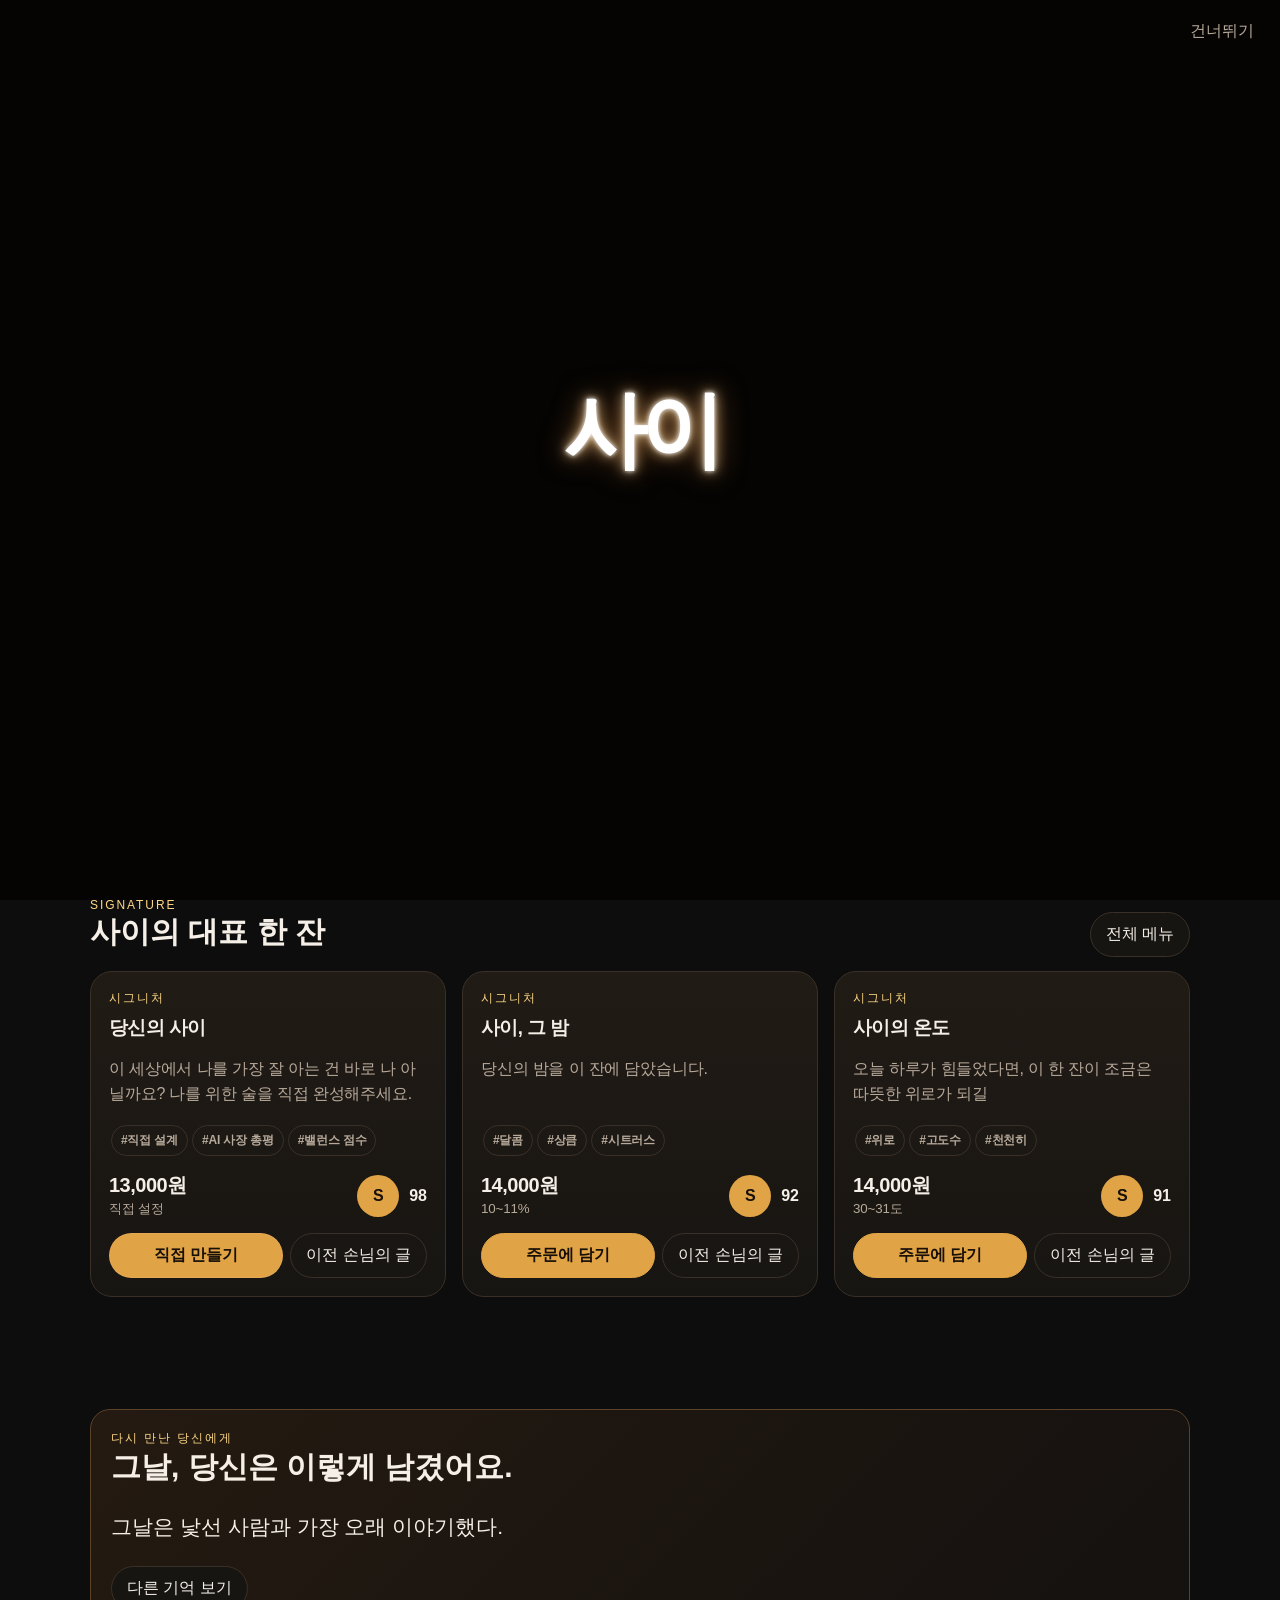
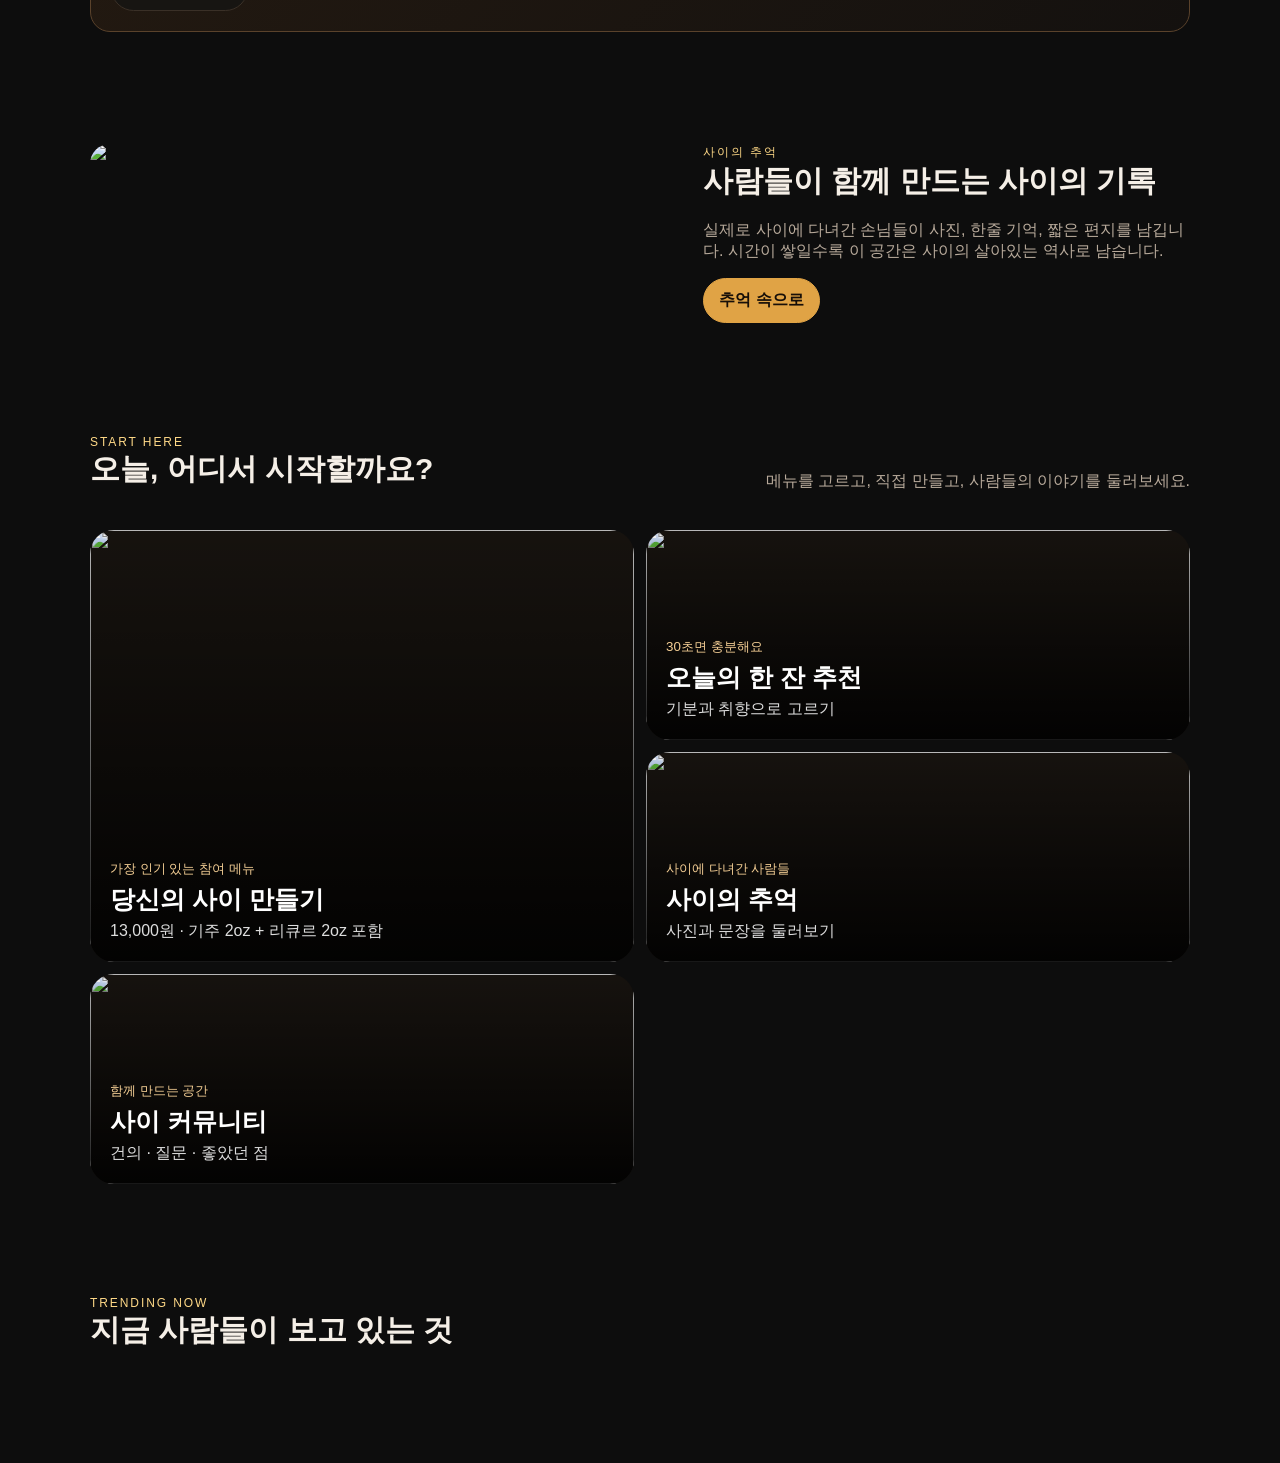
==== commit df7bb617: "Add files via upload" ====
--- a/index.html
+++ b/index.html
@@ -19,7 +19,7 @@
       <button class="home-action featured-action" data-tab="your">
         <img src="memory-6.jpg" alt="">
         <span class="home-action-shade"></span>
-        <span class="home-action-copy"><small>가장 인기 있는 참여 메뉴</small><strong>당신의 사이 만들기</strong><em>12,000원부터 · 내 입맛대로</em></span>
+        <span class="home-action-copy"><small>가장 인기 있는 참여 메뉴</small><strong>당신의 사이 만들기</strong><em>13,000원 · 기주 2oz + 리큐르 2oz 포함</em></span>
       </button>
       <button class="home-action" data-tab="recommend">
         <img src="memory-5.jpg" alt="">
@@ -91,7 +91,7 @@
       <button class="preset-card" id="surprisePreset"><span>✨</span><strong>AI 사장 랜덤</strong><small>맛은 안전하게</small></button>
     </div>
   </div>
-  <div class="mobile-custom-status" id="mobileCustomStatus"><span>기주부터 선택해주세요</span><strong>12,000원</strong></div>
+  <div class="mobile-custom-status" id="mobileCustomStatus"><span>기주부터 선택해주세요</span><strong>13,000원</strong></div>
   <div class="custom-builder">
     <div class="builder-steps">
       <button class="builder-step active" data-builder-step="1"><span>1</span>기주</button>
--- a/style.css
+++ b/style.css
@@ -1,3 +1,8 @@
+@import url('https://cdn.jsdelivr.net/gh/wanteddev/wanted-sans@v1.0.1/packages/wanted-sans/fonts/webfonts/variable/split/WantedSansVariable.min.css');
+@font-face{font-family:'GMarketSans';src:url('https://cdn.jsdelivr.net/gh/projectnoonnu/noonfonts_2001@1.1/GmarketSansLight.woff') format('woff');font-weight:300;font-display:swap}
+@font-face{font-family:'GMarketSans';src:url('https://cdn.jsdelivr.net/gh/projectnoonnu/noonfonts_2001@1.1/GmarketSansMedium.woff') format('woff');font-weight:500;font-display:swap}
+@font-face{font-family:'GMarketSans';src:url('https://cdn.jsdelivr.net/gh/projectnoonnu/noonfonts_2001@1.1/GmarketSansBold.woff') format('woff');font-weight:700;font-display:swap}
+
 
 :root{--bg:#0d0d0d;--panel:#171512;--panel2:#211b15;--text:#f5efe7;--muted:#b8aa9b;--gold:#e0a345;--light:#ffd987;--line:#3a3027;--danger:#e77b70;--ok:#8fb78c}
 *{box-sizing:border-box}html{scroll-behavior:smooth}body{margin:0;background:var(--bg);color:var(--text);font-family:-apple-system,BlinkMacSystemFont,"Pretendard","Noto Sans KR",sans-serif}button,input,select,textarea{font:inherit}button{cursor:pointer}img{max-width:100%;display:block}a{color:inherit;text-decoration:none}
@@ -68,3 +73,11 @@
 @media(max-width:900px){.staff-columns{grid-template-columns:1fr}.staff-columns>section{min-height:auto}.staff-summary{grid-template-columns:repeat(3,1fr)}.staff-summary .btn{grid-column:1/-1;justify-self:stretch}.qr-grid{grid-template-columns:repeat(2,1fr)}}
 @media(max-width:600px){.cart-open{padding:9px 11px}.navbuttons{display:none}.menu-order-actions{grid-template-columns:1fr}.staff-header{align-items:flex-start}.staff-header-actions{display:grid}.staff-main{padding:12px}.staff-summary{grid-template-columns:repeat(3,1fr)}.staff-summary strong{font-size:24px}.qr-grid{grid-template-columns:1fr}.cart-row{grid-template-columns:minmax(0,1fr) auto}.cart-row>strong{grid-column:1/-1;text-align:right}}
 @media print{.qr-head,.qr-setup{display:none!important}.qr-main{width:100%;margin:0}.qr-grid{grid-template-columns:repeat(2,1fr);gap:10mm}.qr-card{border:1px solid #ddd;border-radius:0;padding:8mm;page-break-inside:avoid}.qr-card small{font-size:8px}}
+
+
+/* V3.1 typography — menu optimized */
+body,input,textarea,button,select{font-family:'Wanted Sans',-apple-system,BlinkMacSystemFont,'Noto Sans KR',sans-serif}
+.menu-card h3,.whiskey-head,.spotlight-copy strong,.custom-summary h2{font-family:'GMarketSans','Wanted Sans',sans-serif;font-weight:700;letter-spacing:-.035em}
+.menu-card p,.menu-card .muted,.ingredient-row small,.summary-list,.custom-summary p{font-family:'Wanted Sans',sans-serif;font-weight:430;letter-spacing:-.012em;line-height:1.55}
+.menu-card .price,.custom-summary #summaryPrice,.mobile-custom-status strong{font-family:'GMarketSans','Wanted Sans',sans-serif;font-weight:700;letter-spacing:-.025em;font-variant-numeric:tabular-nums}
+.menu-card .pill,.menu-card .grade,.ingredient-row strong,.summary-list dt{font-family:'Wanted Sans',sans-serif;font-weight:620;letter-spacing:-.015em}
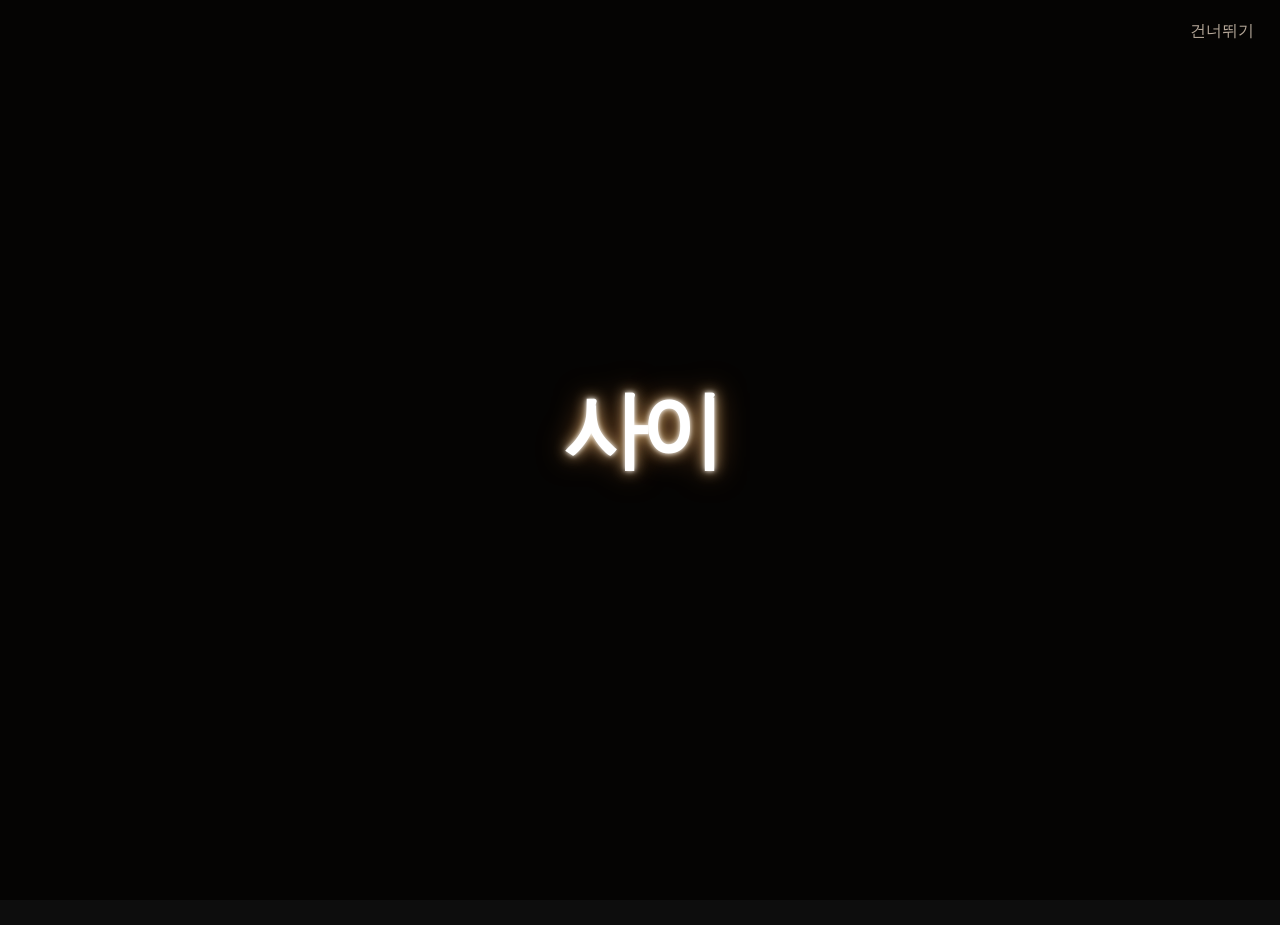
==== commit 85b0f181: "Add files via upload" ====
--- a/index.html
+++ b/index.html
@@ -1,143 +1,66 @@
-<!doctype html><html lang="ko"><head><meta charset="utf-8"><meta name="viewport" content="width=device-width,initial-scale=1,viewport-fit=cover"><title>사이 | 오늘 하루, 여기서 잠깐 쉬어가세요</title><link rel="stylesheet" href="style.css"></head><body>
+<!doctype html><html lang="ko"><head><meta charset="utf-8"><meta name="viewport" content="width=device-width,initial-scale=1,viewport-fit=cover"><title>사이 | 오늘 하루, 여기서 잠깐 쉬어가세요</title><link rel="stylesheet" href="style.css?v=345"></head><body>
 <div id="splash"><div class="splash-glow"></div><button class="skip" id="skip">건너뛰기</button><div class="splash-content"><div class="neon-logo splash-word">사이</div><div class="splash-line splash-one">오늘 하루,<br>여기서 잠깐 쉬어가세요.</div><div class="splash-line splash-two">한 잔은 비워도,<br>오늘의 기억은 남습니다.</div></div></div>
 <header><div class="container"><nav><button id="menuToggle" class="menu-toggle" aria-label="전체 메뉴">☰</button><div class="brand-mini"><div class="neon-logo mini-word">사이</div><span id="tableBadge" class="table-badge hidden"></span></div><div class="navbuttons"><button data-tab="home" class="active">홈</button><button data-tab="recommend">AI 추천</button><button data-tab="menu">메뉴</button><button data-tab="your">당신의 사이</button><button data-tab="memories">사이의 추억</button></div><button id="cartOpen" class="cart-open" aria-label="장바구니">주문 <span id="cartCount">0</span></button></nav></div></header><div id="sideDrawer" class="side-drawer"><div class="drawer-head"><div class="neon-logo drawer-logo">사이</div><button id="drawerClose" class="drawer-close">×</button></div><button data-tab="home">홈</button><button data-tab="menu">전체 메뉴</button><button data-tab="your">당신의 사이</button><button data-tab="recommend">AI 추천</button><button data-tab="memories">사이의 추억</button><button data-tab="community">커뮤니티</button><button data-tab="about">사이 안내</button></div><div id="drawerDim" class="drawer-dim"></div>
 <main>
 <section id="page-home" class="page">
- <div class="hero"><div class="container hero-inner"><div class="neon-logo main-word">사이</div><div class="eyebrow">SUWON · INGYE-DONG</div><h1 class="title">한 잔보다 오래 남는<br>사람과 기억의 공간.</h1><p class="muted">사이는 술을 고르는 순간부터 다음 사람에게 건네는 한 문장까지, 오늘의 기억을 이어갑니다.</p><div class="hero-actions"><button class="btn primary" data-tab="menu">바로 주문하기</button><button class="btn" data-tab="recommend">오늘의 한 잔 추천</button><button class="btn" data-tab="memories">사이의 추억 보기</button></div></div></div>
- <div class="container feature-strip"><div class="grid"><article class="card"><div class="eyebrow">AI CURATION</div><h3>사장님처럼 골라주는 추천</h3><p class="muted">가격, 도수, 취향과 오늘의 마음을 함께 봅니다.</p></article><article class="card"><div class="eyebrow">MESSAGE CHAIN</div><h3>이 술을 마신 이전 사람의 글</h3><p class="muted">같은 술을 주문한 사람들의 문장이 이어집니다.</p></article><article class="card"><div class="eyebrow">MEMORY</div><h3>재방문한 당신에게</h3><p class="muted">그날 남겼던 말 중 하나를 다시 건넵니다.</p></article></div></div>
- <section class="section"><div class="container"><div class="row between"><div><div class="eyebrow">SIGNATURE</div><h2>사이의 대표 한 잔</h2></div><button class="btn" data-tab="menu">전체 메뉴</button></div><div id="featured" class="grid"></div></div></section>
- <section class="section"><div class="container"><div class="old-memory"><div class="eyebrow">다시 만난 당신에게</div><h2>그날, 당신은 이렇게 남겼어요.</h2><p id="oldMemoryText" style="font-size:21px;line-height:1.7"></p><button class="btn" onclick="showOldMemory()">다른 기억 보기</button></div></div></section>
- <section class="section"><div class="container"><div class="memory-detail"><img src="memory-7.jpg"><div><div class="eyebrow">사이의 추억</div><h2>사람들이 함께 만드는 사이의 기록</h2><p class="muted">실제로 사이에 다녀간 손님들이 사진, 한줄 기억, 짧은 편지를 남깁니다. 시간이 쌓일수록 이 공간은 사이의 살아있는 역사로 남습니다.</p><button class="btn primary" data-tab="memories">추억 속으로</button></div></div></div></section>
+  <div class="v341-home container">
+    <div class="v341-home-hero">
+      <div class="v341-home-brand neon-logo">사이</div>
+      <div class="v341-home-copy">
+        <h1>오늘 하루,<br>여기서 잠깐 쉬어가세요.</h1>
+        <p class="v341-home-quote">한 잔은 비워도,<br>오늘의 기억은 남습니다.</p>
+      </div>
+      <span class="v341-live"><i></i> 실시간 연결됨</span>
+    </div>
 
-<section class="home-hub section">
-  <div class="container">
-    <div class="section-heading">
-      <div><div class="eyebrow">START HERE</div><h2>오늘, 어디서 시작할까요?</h2></div>
-      <p class="muted">메뉴를 고르고, 직접 만들고, 사람들의 이야기를 둘러보세요.</p>
+    <button class="v341-order-cta" data-tab="menu">
+      <span class="v341-line-icon">⌁</span><span><strong>바로 주문하기</strong><small>메뉴를 보고 지금 바로 주문해보세요</small></span><b>→</b>
+    </button>
+
+    <div class="v341-quick-grid">
+      <button data-tab="recommend"><span>☆</span><strong>오늘의 추천</strong><small>사이가 추천하는 오늘의 한 잔</small></button>
+      <button data-tab="your"><span>◇</span><strong>당신의 사이</strong><small>당신만의 레시피, 당신만의 한 잔</small></button>
+      <button data-tab="memories"><span>▱</span><strong>사이의 추억</strong><small>사진과 함께 남기는 오늘의 기억</small></button>
+      <button data-tab="community"><span>○○</span><strong>커뮤니티</strong><small>이야기 나누고 공감하는 공간</small></button>
     </div>
-    <div class="home-action-grid">
-      <button class="home-action featured-action" data-tab="your">
-        <img src="memory-6.jpg" alt="">
-        <span class="home-action-shade"></span>
-        <span class="home-action-copy"><small>가장 인기 있는 참여 메뉴</small><strong>당신의 사이 만들기</strong><em>13,000원 · 기주 2oz + 리큐르 2oz 포함</em></span>
-      </button>
-      <button class="home-action" data-tab="recommend">
-        <img src="memory-5.jpg" alt="">
-        <span class="home-action-shade"></span>
-        <span class="home-action-copy"><small>30초면 충분해요</small><strong>오늘의 한 잔 추천</strong><em>기분과 취향으로 고르기</em></span>
-      </button>
-      <button class="home-action" data-tab="memories">
-        <img src="memory-7.jpg" alt="">
-        <span class="home-action-shade"></span>
-        <span class="home-action-copy"><small>사이에 다녀간 사람들</small><strong>사이의 추억</strong><em>사진과 문장을 둘러보기</em></span>
-      </button>
-      <button class="home-action" data-tab="community">
-        <img src="memory-1.jpg" alt="">
-        <span class="home-action-shade"></span>
-        <span class="home-action-copy"><small>함께 만드는 공간</small><strong>사이 커뮤니티</strong><em>건의 · 질문 · 좋았던 점</em></span>
-      </button>
-    </div>
+
+    <button class="v341-wide-link" data-tab="community"><span class="v341-line-icon">✎</span><span><strong>건의사항 남기기</strong><small>더 나은 사이를 위한 의견을 들려주세요</small></span><b>›</b></button>
+    <button class="v341-wide-link" data-tab="community"><span class="v341-line-icon">□</span><span><strong>진행 중인 이벤트</strong><small>지금 참여할 수 있는 이벤트를 확인해보세요</small></span><b>›</b></button>
+
+    <!-- 기존 데이터 렌더러 호환용: 화면에는 노출하지 않음 -->
+    <div id="featured" class="hidden"></div><p id="oldMemoryText" class="hidden"></p><div id="homeTrending" class="hidden"></div>
   </div>
-</section>
-<section class="home-social-proof section">
-  <div class="container">
-    <div class="section-heading">
-      <div><div class="eyebrow">TRENDING NOW</div><h2>지금 사람들이 보고 있는 것</h2></div>
-    </div>
-    <div id="homeTrending" class="trending-row"></div>
-  </div>
-</section>
 </section>
 <section id="page-recommend" class="page hidden section"><div class="container"><div class="eyebrow">AI RECOMMENDATION</div><h1 class="title">오늘의 마음을<br>한 잔으로 고르면.</h1><div class="card full"><div class="formgrid"><div><label>가격대</label><select name="budget"><option value="12000">12,000원 이하</option><option value="14000" selected>14,000원 이하</option><option value="999999">가격 무관</option></select></div><div><label>도수</label><select name="strength"><option value="low">가볍게</option><option value="mid" selected>중간</option><option value="high">강하게</option><option value="none">논알콜</option></select></div><div><label>좋아하는 맛</label><select name="taste"><option>달콤</option><option>상큼</option><option>쌉쌀</option><option>향</option><option>피트</option></select></div><div><label>오늘의 마음</label><select name="mood"><option>첫 잔</option><option>위로</option><option>대화</option><option>도전</option><option>마지막 잔</option></select></div></div><button class="btn primary" id="recommendBtn" style="margin-top:14px">사이의 추천 받기</button><div id="recommendResult" style="margin-top:20px"></div></div></div></section>
 <section id="page-menu" class="page hidden section">
-<div class="container">
-  <div class="eyebrow">MENU</div>
-  <h1 class="title">당신의 오늘에 맞는 한 잔.</h1>
-  <div class="menu-toolbar">
-    <div class="menu-search-wrap"><span>⌕</span><input id="menuSearch" type="search" placeholder="메뉴 이름이나 맛으로 검색"></div>
-    <button class="btn menu-random" id="menuRandom">오늘의 랜덤 한 잔</button>
+<div class="container v341-menu">
+  <div class="eyebrow">MENU</div><h1 class="title">어떤 한 잔을 찾고 계세요?</h1>
+  <div class="v341-search"><span>⌕</span><input id="menuSearch" type="search" placeholder="메뉴 이름을 검색해보세요"></div>
+  <button id="showAllMenu" class="v341-all-menu"><span>▽</span><span><strong>전체 메뉴 보기</strong><small>시그니처부터 위스키까지 한 번에 보기</small></span><b>→</b></button>
+
+  <div class="v341-taste-head"><strong>맛으로 찾아보기</strong><small>재료보다 느낌으로 골라보세요</small></div>
+  <div class="v341-taste-grid">
+    <button data-menu-mood="청량">청량</button><button data-menu-mood="과일">과일</button><button data-menu-mood="달콤">달콤</button>
+    <button data-menu-mood="새콤">새콤</button><button data-menu-mood="고도수">강한 도수</button><button data-menu-mood="무탄산">무탄산</button>
   </div>
-  <div class="menu-mood-row">
-    <button data-menu-mood="달콤">달콤하게</button><button data-menu-mood="상큼">상큼하게</button>
-    <button data-menu-mood="가벼움">가볍게</button><button data-menu-mood="고도수">강하게</button>
-    <button data-menu-mood="피트">스모키하게</button><button data-menu-mood="논알콜">술 없이</button>
+  <button id="tasteMoreToggle" class="v341-taste-more">취향 더보기 ＋</button>
+  <div id="tasteMore" class="v341-more-tags hidden">
+    <button data-menu-mood="시트러스">시트러스</button><button data-menu-mood="씁쓸">씁쓸</button><button data-menu-mood="시원">시원함</button>
+    <button data-menu-mood="저도수">저도수</button><button data-menu-mood="중도수">중도수</button><button data-menu-mood="탄산">탄산</button>
   </div>
-  <div id="menuSpotlight" class="menu-spotlight"></div>
-  <div id="filters" class="filters"></div>
-  <div id="menuGrid" class="grid"></div>
+  <div id="menuSpotlight" class="menu-spotlight v341-hidden-spotlight"></div>
+  <div id="filters" class="filters v341-menu-filters"></div>
+  <div id="menuGrid" class="grid v341-menu-grid"></div>
 </div></section>
-<section id="page-your" class="page hidden section">
-<div class="container">
-  <div class="eyebrow">YOUR SAI · CUSTOM COCKTAIL</div>
-  <h1 class="title">당신이 바텐더가 되어<br>완성하는 한 잔.</h1>
-  <p class="muted intro-copy">이 세상에서 나를 가장 잘 아는 사람은 바로 나. 오늘은 당신이 바텐더가 되어, 당신만의 한 잔을 만들어보세요. 가장 많은 선택을 받은 레시피는 사이의 정식 메뉴가 될 수도 있습니다.</p>
-
-  <div class="guide-box">
-    <div class="eyebrow">🍸 선택 가이드</div>
-    <strong>더 맛있는 칵테일을 위한 추천 기준입니다.</strong>
-    <p>기주의 기본 포함량은 <b>총 2oz</b>입니다. 2oz가 되면 리큐르 단계로 안내합니다.</p>
-    <p>리큐르는 <b>총 2oz까지 기본 가격에 포함</b>되며 추가금 계산에서 제외됩니다.</p>
-    <p>각 술은 개별적으로 최대 <b>2oz</b>까지 선택할 수 있으며, 다른 술은 계속 추가할 수 있습니다.</p>
-    <p>음료의 양은 모든 기주와 리큐르를 넣은 후, 선택한 잔의 남은 양을 자동으로 채워드립니다.</p>
-  </div>
-
-  <div class="custom-quick-start">
-    <div class="row between"><div><div class="eyebrow">QUICK START</div><strong>고민된다면 추천 조합으로 시작하세요.</strong></div><span class="pill">나중에 전부 수정 가능</span></div>
-    <div class="preset-scroll">
-      <button class="preset-card" data-preset="fresh"><span>🍋</span><strong>상큼·청량</strong><small>보드카 + 시트러스</small></button>
-      <button class="preset-card" data-preset="sweet"><span>🍑</span><strong>달콤·과일</strong><small>럼 + 복숭아</small></button>
-      <button class="preset-card" data-preset="dry"><span>🌿</span><strong>드라이·향긋</strong><small>진 + 토닉</small></button>
-      <button class="preset-card" data-preset="bold"><span>🔥</span><strong>강렬·도전</strong><small>론디아즈 중심</small></button>
-      <button class="preset-card" id="surprisePreset"><span>✨</span><strong>AI 사장 랜덤</strong><small>맛은 안전하게</small></button>
-    </div>
-  </div>
-  <div class="mobile-custom-status" id="mobileCustomStatus"><span>기주부터 선택해주세요</span><strong>13,000원</strong></div>
-  <div class="custom-builder">
-    <div class="builder-steps">
-      <button class="builder-step active" data-builder-step="1"><span>1</span>기주</button>
-      <button class="builder-step" data-builder-step="2"><span>2</span>리큐르</button>
-      <button class="builder-step" data-builder-step="3"><span>3</span>음료</button>
-      <button class="builder-step" data-builder-step="4"><span>4</span>맛</button>
-      <button class="builder-step" data-builder-step="5"><span>5</span>향</button>
-      <button class="builder-step" data-builder-step="6"><span>6</span>잔</button>
-      <button class="builder-step" data-builder-step="7"><span>7</span>얼음</button>
-      <button class="builder-step" data-builder-step="8"><span>8</span>가니쉬</button>
-      <button class="builder-step" data-builder-step="9"><span>9</span>완성</button>
-    </div>
-
-    <div class="grid">
-      <section class="card wide builder-panel">
-        <div class="builder-screen" data-screen="1"><div class="eyebrow">STEP 1</div><h2>기주를 골라주세요.</h2><p class="muted">여러 종류를 함께 선택할 수 있습니다. 각 술은 최대 2oz입니다.</p><div id="baseChoices" class="ingredient-list"></div></div>
-        <div class="builder-screen hidden" data-screen="2"><div class="eyebrow">STEP 2</div><h2>리큐르로 향과 개성을 더해보세요.</h2><p class="muted">복수 선택 가능 · 전체 1~2oz 권장</p><div id="liqueurChoices" class="ingredient-list"></div></div>
-        <div class="builder-screen hidden" data-screen="3"><div class="eyebrow">STEP 3</div><h2>어떤 음료로 채울까요?</h2><p class="muted">선택한 잔에서 술과 리큐르를 제외한 남은 용량을 자동으로 채웁니다.</p><div id="mixerChoices" class="choice-grid"></div></div>
-        <div class="builder-screen hidden" data-screen="4"><div class="eyebrow">STEP 4</div><h2>원하는 맛을 골라주세요.</h2><div id="flavorChoices" class="choice-grid multi"></div></div>
-        <div class="builder-screen hidden" data-screen="5"><div class="eyebrow">STEP 5</div><h2>마지막에 남았으면 하는 향은?</h2><div id="aromaChoices" class="choice-grid multi"></div></div>
-        <div class="builder-screen hidden" data-screen="6"><div class="eyebrow">STEP 6</div><h2>어떤 잔에 담을까요?</h2><div id="glassChoices" class="choice-grid"></div><div id="glassWarning" class="warning-box hidden"></div></div>
-        <div class="builder-screen hidden" data-screen="7"><div class="eyebrow">STEP 7</div><h2>얼음을 선택해주세요.</h2><div id="iceChoices" class="choice-grid"></div></div>
-        <div class="builder-screen hidden" data-screen="8"><div class="eyebrow">STEP 8</div><h2>가니쉬를 골라주세요.</h2><div id="garnishChoices" class="choice-grid"></div></div>
-        <div class="builder-screen hidden" data-screen="9">
-          <div class="eyebrow">STEP 9</div><h2>당신의 사이를 완성해주세요.</h2>
-          <label>칵테일 이름</label><input id="customName" placeholder="예: 새벽 4시">
-          <label>이 한 잔에 담긴 이야기</label><textarea id="customStory" rows="4" placeholder="오늘 어떤 마음으로 이 잔을 만들었나요?"></textarea>
-          <div class="notice">완성된 레시피는 공유할 수 있으며, 인기 레시피는 정식 메뉴 후보가 될 수 있습니다.</div>
-        </div>
-        <div class="row between builder-nav"><button class="btn" id="builderPrev">이전</button><button class="btn primary" id="builderNext">다음</button></div>
-      </section>
-
-      <aside class="card wide custom-summary">
-        <div class="eyebrow">LIVE RESULT</div><h2 id="customPreviewName">당신의 사이</h2>
-        <div class="summary-orb"><div id="orbCore"></div></div>
-        <div class="balance-card"><div class="row between"><strong>🍸 밸런스 점수</strong><strong id="balanceScore">0 / 100</strong></div><div class="balance-track"><i id="balanceBar"></i></div><p id="balanceLabel" class="muted">재료를 선택하면 분석을 시작합니다.</p></div>
-        <dl class="summary-list">
-          <div><dt>기주</dt><dd id="summaryBase">선택 전</dd></div><div><dt>리큐르</dt><dd id="summaryLiqueur">선택 전</dd></div><div><dt>음료</dt><dd id="summaryMixer">선택 전</dd></div><div><dt>예상 도수</dt><dd id="summaryAbv">-</dd></div><div><dt>예상 맛</dt><dd id="summaryFlavor">-</dd></div><div><dt>예상 색</dt><dd id="summaryColor">-</dd></div><div><dt>추천 잔</dt><dd id="summaryGlass">-</dd></div><div><dt>예상 가격</dt><dd id="summaryPrice">12,000원</dd></div>
-        </dl>
-        <div class="ai-review"><div class="eyebrow">👨‍🍳 AI 사장 총평</div><p id="aiTasteReview">선택을 시작하면 맛과 균형을 알려드릴게요.</p></div>
-        <div class="owner-pick"><div class="eyebrow">사장님 추천</div><p id="ownerRecommendation">기주부터 골라보세요.</p><button class="btn" id="randomRecommend">사장님 추천 조합</button></div>
-        <button class="btn primary hidden" id="saveCustomSignature">이 레시피를 저장하고 공유하기</button>
-      </aside>
-    </div>
-  </div>
-  <section class="section" style="padding-bottom:0"><div class="row between"><div><div class="eyebrow">COMMUNITY RECIPES</div><h2>손님들의 당신의 사이</h2></div><span class="pill">이달의 칵테일 후보</span></div><div id="recipeRanking" class="grid"></div></section>
+<section id="page-your" class="page hidden section"><div class="container your-sai-onepage">
+<div class="eyebrow">YOUR SAI · CUSTOM COCKTAIL</div><h1 class="title">당신의 사이</h1><p class="muted intro-copy">내 취향대로 만드는, 단 하나의 칵테일. 모든 선택과 예상 결과를 한 페이지에서 확인하세요.</p>
+<div class="ys-panel"><div class="ys-head"><b>1</b><strong>기주 선택</strong><small>2oz 기본 · 초과분은 0.5oz 단위 추가</small></div><div id="ysBases" class="ys-scroll"></div><div id="ysBaseAmount" class="ys-amount"></div></div>
+<div class="ys-panel"><div class="ys-head"><b>2</b><strong>리큐르 선택</strong><small>2oz 기본 · 선택하면 어떤 맛인지 바로 알려드려요</small></div><h3>과일 리큐르</h3><div id="ysFruitLiq" class="ys-scroll"></div><div id="ysLiqInfo" class="ys-info">리큐르를 선택하면 맛 설명이 여기에 표시됩니다.</div><h3>그 외 리큐르</h3><div id="ysOtherLiq" class="ys-scroll"></div><div id="ysLiqAmount" class="ys-amount"></div></div>
+<div class="ys-panel"><div class="ys-head"><b>3</b><strong>음료 선택</strong><small>한 줄에서 옆으로 넘겨 선택하세요</small></div><div id="ysMixers" class="ys-scroll"></div><div id="ysMixerInfo" class="ys-info">음료를 선택하면 여기에 표시됩니다.</div></div>
+<div class="ys-result"><div><small>예상 도수</small><strong id="summaryAbv">-</strong></div><div><small>예상 가격</small><strong id="summaryPrice">13,000원</strong></div><div><small>예상 맛</small><strong id="summaryFlavor">-</strong></div></div>
+<div id="ysMystery" class="ys-mystery hidden"><b>예상 맛 · 측정 불가</b><span>서로 다른 향이 같은 비율로 만났어요. 어떤 맛일지는 직접 확인해보세요.</span></div>
+<div class="ys-finish"><label>칵테일 이름 <span>(선택)</span></label><input id="customName" placeholder="나만의 칵테일 이름"><label>한 줄 설명 <span>(선택)</span></label><textarea id="customStory" rows="2" placeholder="이 한 잔을 소개해주세요."></textarea><button class="btn primary" id="saveCustomSignature">이 조합으로 주문에 담기</button></div>
+<section class="section" style="padding-bottom:0"><div class="row between"><div><div class="eyebrow">COMMUNITY RECIPES</div><h2>손님들의 당신의 사이</h2></div><span class="pill">이달의 칵테일 후보</span></div><div id="recipeRanking" class="grid"></div></section>
 </div></section>
 <section id="page-community" class="page hidden section">
 <div class="container">
@@ -237,4 +160,4 @@
 </div>
 
 <div id="messageModal" class="hidden" style="position:fixed;inset:0;z-index:100;background:rgba(0,0,0,.8);display:grid;place-items:center;padding:18px"><div class="card full" style="max-width:580px;width:100%"><div class="row between"><div><div class="eyebrow">MESSAGE CHAIN</div><h2 id="chainDrink"></h2></div><button class="btn" id="closeModal">닫기</button></div><p class="muted">직전에 이 술을 주문한 사람이 남긴 글귀입니다.</p><div class="message-box" id="previousMessage"></div><input type="hidden" id="chainDrinkId"><label>다음에 이 술을 주문할 사람에게</label><textarea id="nextMessage" rows="4" placeholder="오늘의 마음이나 짧은 문장을 남겨보세요."></textarea><button class="btn primary" id="saveNextMessage">다음 사람에게 남기기</button></div></div>
-<script src="https://cdn.jsdelivr.net/npm/@supabase/supabase-js@2"></script><script src="supabase-config.js"></script><script src="app.js"></script></body></html>+<script src="https://cdn.jsdelivr.net/npm/@supabase/supabase-js@2"></script><script src="supabase-config.js?v=345"></script><script src="app.js?v=345"></script></body></html>
--- a/style.css
+++ b/style.css
@@ -81,3 +81,16 @@
 .menu-card p,.menu-card .muted,.ingredient-row small,.summary-list,.custom-summary p{font-family:'Wanted Sans',sans-serif;font-weight:430;letter-spacing:-.012em;line-height:1.55}
 .menu-card .price,.custom-summary #summaryPrice,.mobile-custom-status strong{font-family:'GMarketSans','Wanted Sans',sans-serif;font-weight:700;letter-spacing:-.025em;font-variant-numeric:tabular-nums}
 .menu-card .pill,.menu-card .grade,.ingredient-row strong,.summary-list dt{font-family:'Wanted Sans',sans-serif;font-weight:620;letter-spacing:-.015em}
+/* V3.4 approved YOUR SAI one-page UI */
+.your-sai-onepage{max-width:920px}.your-sai-onepage>.title{margin-bottom:8px}.ys-panel{margin:16px 0;padding:18px;border:1px solid #4b3927;border-radius:20px;background:linear-gradient(180deg,#15120f,#0e0d0c)}.ys-head{display:flex;align-items:center;gap:10px;flex-wrap:wrap;margin-bottom:14px}.ys-head b{display:grid;place-items:center;width:27px;height:27px;border-radius:50%;background:var(--gold);color:#171008}.ys-head strong{font-size:20px}.ys-head small{color:var(--muted)}.ys-panel h3{font-size:14px;color:#d8b27b;margin:14px 0 8px}.ys-scroll{display:flex;gap:8px;overflow-x:auto;scroll-snap-type:x proximity;padding:2px 1px 8px}.ys-choice{scroll-snap-align:start;min-width:128px;border:1px solid var(--line);border-radius:14px;background:#100e0c;color:var(--text);padding:13px 12px;text-align:left}.ys-choice strong,.ys-choice small{display:block}.ys-choice small{margin-top:5px;color:var(--muted);font-size:12px}.ys-choice.selected{border-color:#f0b363;box-shadow:0 0 18px rgba(238,166,81,.18);background:#24190f}.ys-info{margin:8px 0 14px;padding:13px;border:1px solid #3c3025;border-radius:14px;color:var(--muted)}.ys-info strong,.ys-info span{display:block}.ys-info strong{color:var(--text);margin-bottom:4px}.ys-amount{display:flex;align-items:center;justify-content:center;gap:10px;margin-top:10px}.ys-amount button{width:34px;height:34px;border-radius:50%;border:1px solid var(--line);background:#100e0c;color:var(--text)}.ys-amount small{color:var(--muted)}.ys-result{display:grid;grid-template-columns:repeat(3,1fr);gap:1px;margin:18px 0;border:1px solid #8d5c61;border-radius:20px;overflow:hidden;background:#4b3437;box-shadow:0 0 26px rgba(159,75,101,.12)}.ys-result>div{padding:22px 14px;text-align:center;background:#151010}.ys-result small,.ys-result strong{display:block}.ys-result small{color:#d9b684;margin-bottom:8px}.ys-result strong{font-size:22px}.ys-mystery{display:grid;gap:5px;padding:15px 18px;border:1px solid #74465c;border-radius:16px;background:#20121a;margin-bottom:16px}.ys-mystery b{color:#f2a9c4}.ys-mystery span{color:var(--muted)}.ys-finish{display:grid;gap:8px;padding:18px;border:1px solid var(--line);border-radius:20px;background:#100e0c}.ys-finish label{font-weight:700}.ys-finish label span{font-weight:400;color:var(--muted)}.ys-finish .btn{margin-top:8px}@media(max-width:600px){.ys-panel{padding:14px}.ys-choice{min-width:116px}.ys-result>div{padding:17px 7px}.ys-result strong{font-size:17px}.ys-head small{width:100%;padding-left:37px}.ys-amount{flex-wrap:wrap}.ys-amount small{width:100%;text-align:center}}
+
+
+/* V3.4.1 approved HOME + MENU implementation */
+.v341-home{padding-top:28px;padding-bottom:100px}.v341-home-hero{position:relative;min-height:250px;padding:30px 24px;border:1px solid #392f25;border-radius:28px;background:radial-gradient(circle at 18% 20%,rgba(223,172,105,.13),transparent 34%),linear-gradient(145deg,#15120f,#090908);overflow:hidden}.v341-home-brand{font-size:72px;line-height:1;writing-mode:vertical-rl;position:absolute;left:25px;top:28px}.v341-home-copy{margin-left:105px;padding-top:18px}.v341-home-copy h1{font-size:27px;line-height:1.35;margin:0;color:#f5efe6}.v341-home-quote{margin-top:18px;color:#d9ad72;font-size:18px;line-height:1.55;font-family:'Wanted Sans',sans-serif}.v341-live{position:absolute;right:22px;bottom:22px;padding:9px 12px;border:1px solid #4b3d2d;border-radius:999px;font-size:12px;color:#d9c8b5;background:#100e0c}.v341-live i{display:inline-block;width:7px;height:7px;border-radius:50%;background:#73ad6f;margin-right:6px}.v341-order-cta,.v341-wide-link{width:100%;border:1px solid #7a5b37;background:linear-gradient(120deg,#17120e,#0e0c0a);color:#f6eee3;border-radius:22px;display:grid;grid-template-columns:auto 1fr auto;align-items:center;gap:16px;text-align:left}.v341-order-cta{margin:18px 0;padding:22px}.v341-order-cta strong{display:block;font-size:26px}.v341-order-cta small,.v341-wide-link small{display:block;color:#a99b8c;margin-top:5px}.v341-order-cta>b,.v341-wide-link>b{font-size:26px;color:#d8b27b}.v341-line-icon{font-size:30px;color:#d7b07a}.v341-quick-grid{display:grid;grid-template-columns:repeat(4,1fr);gap:10px}.v341-quick-grid button{min-height:150px;border:1px solid #3b332b;background:#100f0d;color:#f5efe8;border-radius:18px;padding:17px 12px;text-align:left}.v341-quick-grid button>span{display:block;font-size:28px;color:#d8b27b;margin-bottom:18px}.v341-quick-grid strong,.v341-quick-grid small{display:block}.v341-quick-grid small{color:#9d9389;line-height:1.4;margin-top:7px}.v341-wide-link{padding:18px;margin-top:12px}.v341-wide-link strong{font-size:18px}
+.v341-menu{max-width:760px}.v341-search{display:flex;align-items:center;gap:10px;border:1px solid #5a4733;border-radius:15px;padding:12px 15px;background:#0d0c0b}.v341-search input{border:0;padding:0;background:transparent}.v341-search span{font-size:22px;color:#d6ae75}.v341-all-menu{width:100%;display:grid;grid-template-columns:auto 1fr auto;align-items:center;gap:14px;margin:14px 0 22px;padding:18px;border:1px solid #8a6841;border-radius:18px;background:#15110d;color:#f4ede4;text-align:left}.v341-all-menu strong,.v341-all-menu small{display:block}.v341-all-menu strong{font-size:20px}.v341-all-menu small{color:#9f9385;margin-top:4px}.v341-all-menu>b{font-size:22px}.v341-taste-head{display:flex;justify-content:space-between;align-items:end;margin:8px 0 12px}.v341-taste-head small{color:#8f857b}.v341-taste-grid{display:grid;grid-template-columns:repeat(3,1fr);gap:8px}.v341-taste-grid button,.v341-more-tags button{border:1px solid #453a2f;background:#0f0e0c;color:#eee7df;border-radius:14px;padding:15px 8px;font-weight:650}.v341-taste-grid button.active,.v341-more-tags button.active{border-color:#d5a867;background:#24190f;color:#f5d49d}.v341-taste-more{width:100%;margin:10px 0 18px;border:1px solid #44382c;border-radius:14px;background:#0e0d0b;color:#c6aa82;padding:12px}.v341-more-tags{display:flex;gap:8px;flex-wrap:wrap;margin:-8px 0 18px}.v341-more-tags button{padding:10px 13px}.v341-hidden-spotlight{display:none!important}.v341-menu-filters{margin-top:14px}.v341-menu-grid .menu-card{background:#11100e}.v341-menu-grid .menu-card p{color:#aaa095}.ys-choice[data-ys-type="mixer"].selected{border-color:#f0b363!important;background:#291b0f!important;box-shadow:0 0 0 1px rgba(240,179,99,.25),0 0 18px rgba(238,166,81,.18)!important}#ysMixerInfo strong{color:#f1c487}
+@media(max-width:650px){.v341-home-hero{min-height:230px;padding:24px 18px}.v341-home-brand{font-size:58px;left:18px}.v341-home-copy{margin-left:82px}.v341-home-copy h1{font-size:23px}.v341-home-quote{font-size:16px}.v341-quick-grid{grid-template-columns:repeat(2,1fr)}.v341-order-cta strong{font-size:23px}.v341-taste-grid{grid-template-columns:repeat(3,1fr)}}
+
+/* V3.4.2 */
+.ys-price-note{margin:-4px 0 18px;padding:10px 14px;border:1px solid rgba(224,163,69,.22);border-radius:12px;background:rgba(224,163,69,.05);color:#b9aa9a;font-size:13px;line-height:1.5}.ys-choice{touch-action:manipulation;-webkit-tap-highlight-color:transparent;cursor:pointer}.ys-choice.selected{border-color:#e0a345!important;box-shadow:0 0 0 1px rgba(224,163,69,.75) inset;background:#241b12!important;color:#fff}.ys-choice.selected:after{content:' ✓';color:#e0a345}
+
+.staff-item-details{display:block;margin-top:5px;color:var(--muted);font-size:11px;line-height:1.45;max-width:420px}
